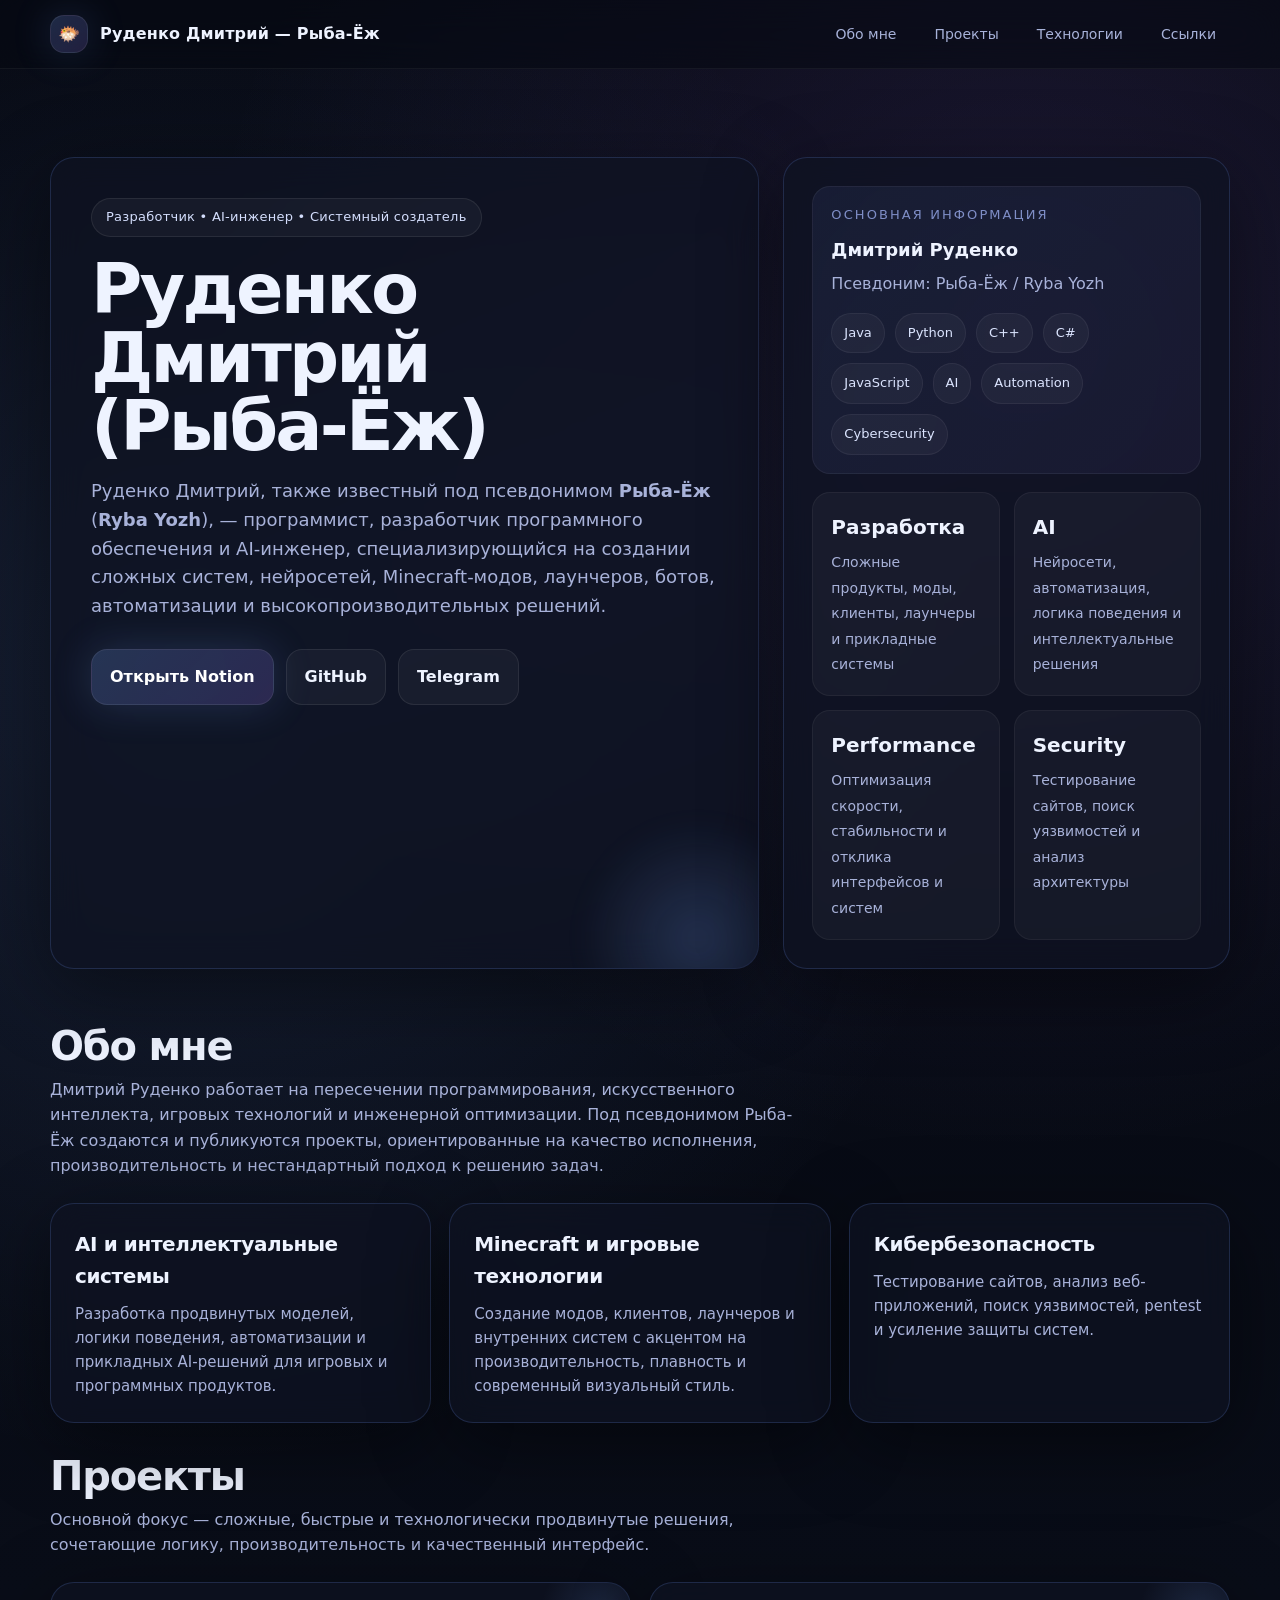
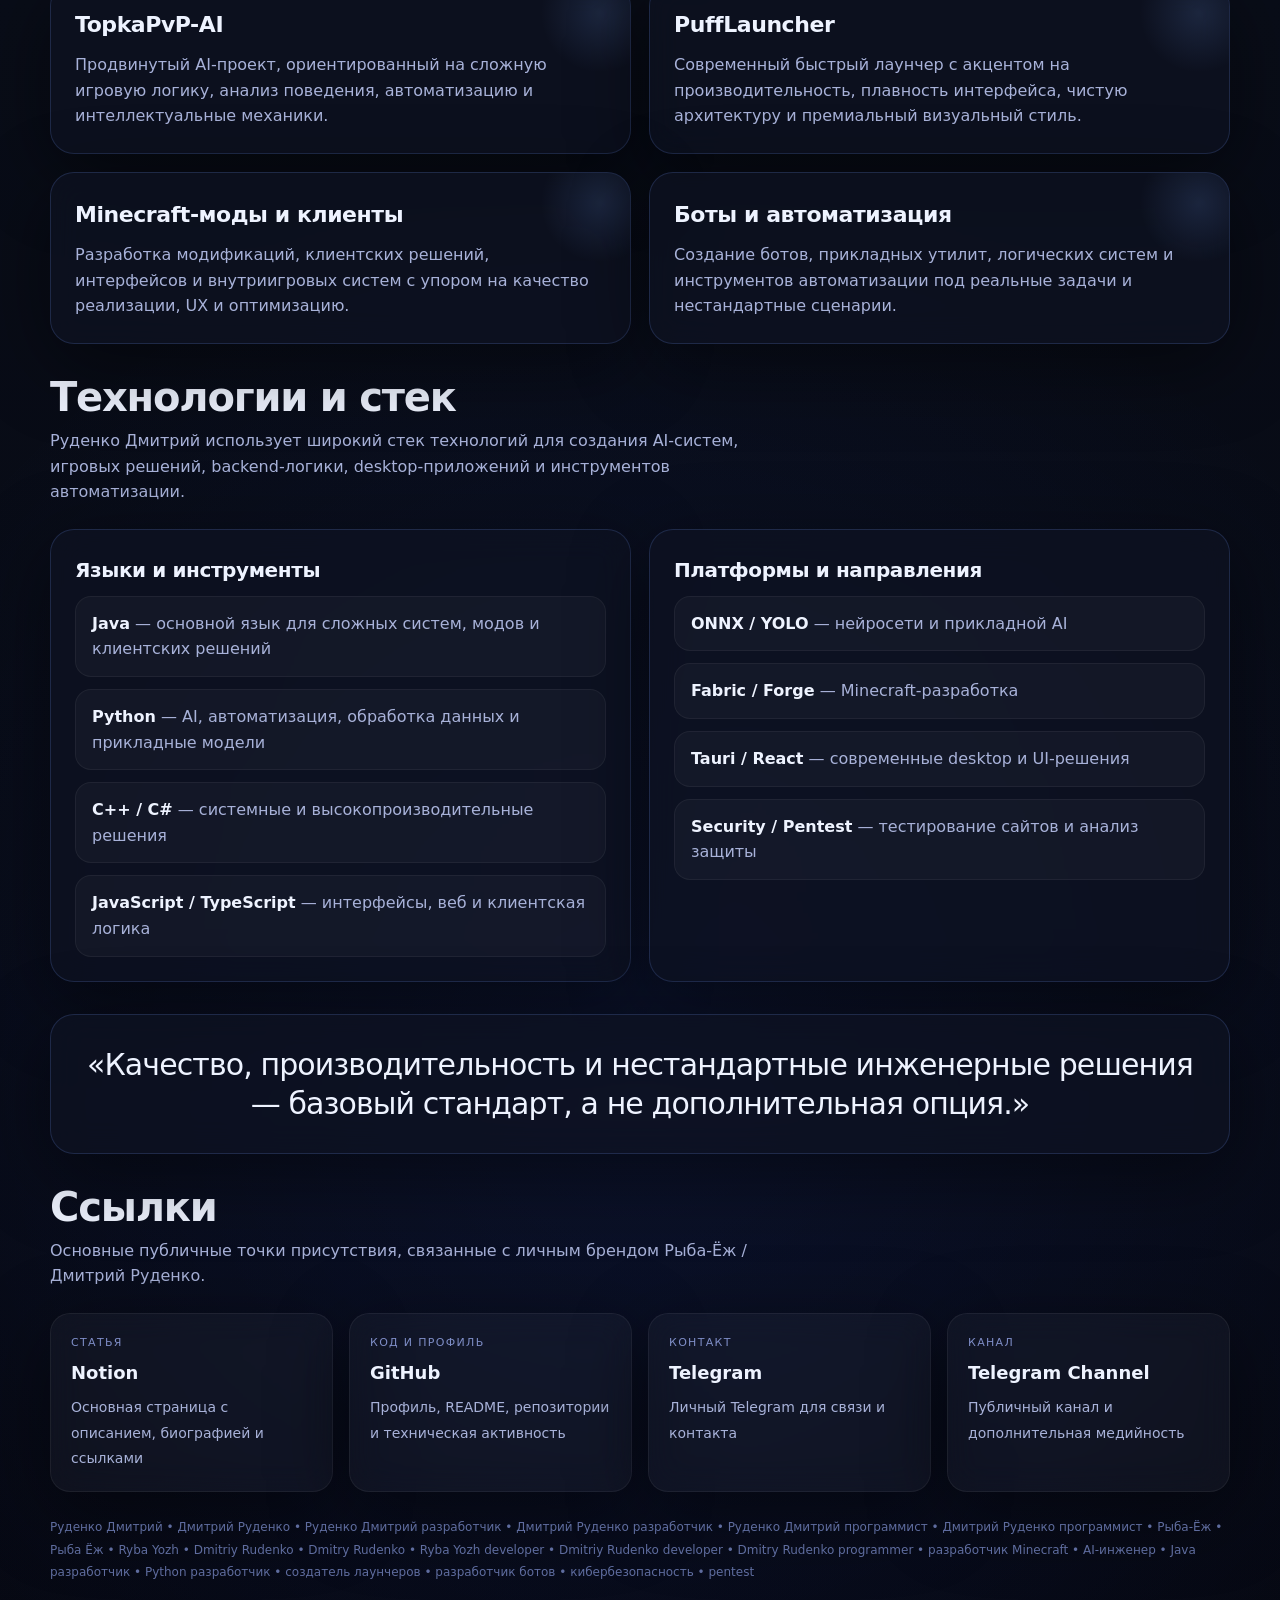
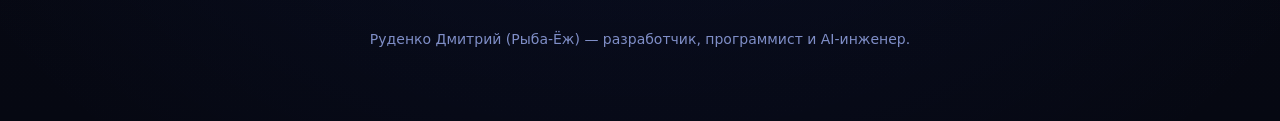
==== index.html @ 0e9c80ac "Create index.html" ====
<!DOCTYPE html>
<html lang="ru">
<head>
  <meta charset="UTF-8" />
  <meta name="viewport" content="width=device-width, initial-scale=1.0" />

  <title>Руденко Дмитрий (Рыба-Ёж) — разработчик, программист и AI-инженер</title>
  <meta
    name="description"
    content="Руденко Дмитрий, также известный как Рыба-Ёж (Ryba Yozh) — разработчик, программист и AI-инженер. Java, Python, C++, C#, JavaScript, AI, Minecraft моды, лаунчеры, боты, автоматизация и кибербезопасность."
  />
  <meta
    name="keywords"
    content="Руденко Дмитрий, Дмитрий Руденко, Рыба-Ёж, Рыба Ёж, Ryba Yozh, Dmitriy Rudenko, Dmitry Rudenko, разработчик, программист, AI-инженер, Java, Python, C++, C#, JavaScript, Minecraft моды, лаунчер, боты, автоматизация, кибербезопасность"
  />
  <meta name="author" content="Дмитрий Руденко" />
  <meta name="robots" content="index, follow" />
  <link rel="canonical" href="https://USERNAME.github.io/" />

  <meta property="og:type" content="website" />
  <meta property="og:title" content="Руденко Дмитрий (Рыба-Ёж) — разработчик, программист и AI-инженер" />
  <meta
    property="og:description"
    content="Официальная страница Дмитрия Руденко, также известного как Рыба-Ёж: разработка, AI, Minecraft моды, лаунчеры, боты, автоматизация и кибербезопасность."
  />
  <meta property="og:url" content="https://USERNAME.github.io/" />
  <meta property="og:site_name" content="Руденко Дмитрий — Рыба-Ёж" />
  <meta property="og:locale" content="ru_RU" />

  <meta name="theme-color" content="#0b0f19" />

  <style>
    :root {
      --bg: #060812;
      --bg2: #0a0f1d;
      --panel: rgba(14, 19, 34, 0.72);
      --panel-border: rgba(115, 154, 255, 0.18);
      --text: #eef3ff;
      --muted: #a8b2d9;
      --soft: #7f8ec7;
      --accent: #77a7ff;
      --accent2: #9f7bff;
      --glow: 0 0 40px rgba(119, 167, 255, 0.18);
      --radius: 24px;
      --shadow: 0 20px 80px rgba(0, 0, 0, 0.45);
      --maxw: 1180px;
    }

    * {
      box-sizing: border-box;
    }

    html {
      scroll-behavior: smooth;
    }

    body {
      margin: 0;
      font-family: Inter, ui-sans-serif, system-ui, -apple-system, BlinkMacSystemFont, "Segoe UI", sans-serif;
      color: var(--text);
      background:
        radial-gradient(circle at 15% 20%, rgba(118, 165, 255, 0.14), transparent 28%),
        radial-gradient(circle at 80% 10%, rgba(159, 123, 255, 0.15), transparent 26%),
        radial-gradient(circle at 50% 80%, rgba(50, 95, 255, 0.10), transparent 32%),
        linear-gradient(180deg, #05070f 0%, #090d18 48%, #060812 100%);
      min-height: 100vh;
      line-height: 1.6;
      overflow-x: hidden;
    }

    a {
      color: inherit;
      text-decoration: none;
    }

    .noise {
      position: fixed;
      inset: 0;
      pointer-events: none;
      opacity: 0.06;
      background-image:
        linear-gradient(rgba(255,255,255,0.04) 1px, transparent 1px),
        linear-gradient(90deg, rgba(255,255,255,0.04) 1px, transparent 1px);
      background-size: 28px 28px;
      mask-image: radial-gradient(circle at center, black, transparent 90%);
    }

    .container {
      width: min(var(--maxw), calc(100% - 32px));
      margin: 0 auto;
    }

    .nav {
      position: sticky;
      top: 0;
      z-index: 20;
      backdrop-filter: blur(18px);
      background: rgba(7, 10, 19, 0.55);
      border-bottom: 1px solid rgba(255, 255, 255, 0.05);
    }

    .nav-inner {
      width: min(var(--maxw), calc(100% - 32px));
      margin: 0 auto;
      display: flex;
      align-items: center;
      justify-content: space-between;
      gap: 18px;
      padding: 14px 0;
    }

    .brand {
      display: flex;
      align-items: center;
      gap: 12px;
      font-weight: 700;
      letter-spacing: 0.2px;
    }

    .brand-badge {
      width: 38px;
      height: 38px;
      border-radius: 14px;
      display: grid;
      place-items: center;
      background: linear-gradient(135deg, rgba(119,167,255,0.22), rgba(159,123,255,0.18));
      border: 1px solid rgba(255,255,255,0.08);
      box-shadow: var(--glow);
      font-size: 18px;
    }

    .nav-links {
      display: flex;
      gap: 10px;
      flex-wrap: wrap;
    }

    .nav-links a {
      color: var(--muted);
      padding: 9px 14px;
      border-radius: 999px;
      transition: 0.2s ease;
      font-size: 14px;
    }

    .nav-links a:hover {
      color: var(--text);
      background: rgba(255,255,255,0.05);
    }

    .hero {
      padding: 88px 0 38px;
      position: relative;
    }

    .hero-grid {
      display: grid;
      grid-template-columns: 1.35fr 0.85fr;
      gap: 24px;
      align-items: stretch;
    }

    .card {
      background: var(--panel);
      border: 1px solid var(--panel-border);
      border-radius: var(--radius);
      box-shadow: var(--shadow);
      backdrop-filter: blur(16px);
    }

    .hero-main {
      padding: 40px;
      position: relative;
      overflow: hidden;
    }

    .hero-main::before {
      content: "";
      position: absolute;
      inset: auto -60px -90px auto;
      width: 240px;
      height: 240px;
      border-radius: 999px;
      background: radial-gradient(circle, rgba(119,167,255,0.20), transparent 70%);
      filter: blur(12px);
    }

    .eyebrow {
      display: inline-flex;
      align-items: center;
      gap: 10px;
      padding: 8px 14px;
      border-radius: 999px;
      color: #d4defd;
      background: rgba(255,255,255,0.04);
      border: 1px solid rgba(255,255,255,0.08);
      font-size: 13px;
      letter-spacing: 0.25px;
      margin-bottom: 18px;
    }

    h1 {
      margin: 0 0 16px;
      font-size: clamp(36px, 6vw, 70px);
      line-height: 0.98;
      letter-spacing: -0.04em;
      max-width: 900px;
    }

    .hero p {
      margin: 0;
      color: var(--muted);
      font-size: 18px;
      max-width: 860px;
    }

    .hero-actions {
      display: flex;
      flex-wrap: wrap;
      gap: 12px;
      margin-top: 28px;
    }

    .btn {
      display: inline-flex;
      align-items: center;
      justify-content: center;
      gap: 10px;
      padding: 14px 18px;
      border-radius: 16px;
      font-weight: 600;
      transition: 0.2s ease;
      border: 1px solid rgba(255,255,255,0.08);
    }

    .btn-primary {
      background: linear-gradient(135deg, rgba(119,167,255,0.22), rgba(159,123,255,0.20));
      color: white;
      box-shadow: var(--glow);
    }

    .btn-primary:hover {
      transform: translateY(-1px);
      border-color: rgba(255,255,255,0.16);
    }

    .btn-secondary {
      background: rgba(255,255,255,0.04);
      color: var(--text);
    }

    .btn-secondary:hover {
      background: rgba(255,255,255,0.07);
    }

    .hero-side {
      padding: 28px;
      display: flex;
      flex-direction: column;
      justify-content: space-between;
      gap: 18px;
    }

    .stat-grid {
      display: grid;
      grid-template-columns: 1fr 1fr;
      gap: 14px;
    }

    .stat {
      padding: 18px;
      border-radius: 18px;
      background: rgba(255,255,255,0.035);
      border: 1px solid rgba(255,255,255,0.05);
    }

    .stat b {
      display: block;
      font-size: 20px;
      margin-bottom: 6px;
    }

    .stat span {
      color: var(--muted);
      font-size: 14px;
    }

    .identity {
      padding: 18px;
      border-radius: 18px;
      background: linear-gradient(135deg, rgba(119,167,255,0.08), rgba(159,123,255,0.06));
      border: 1px solid rgba(255,255,255,0.06);
    }

    .identity-title {
      font-size: 13px;
      color: var(--soft);
      margin-bottom: 10px;
      text-transform: uppercase;
      letter-spacing: 0.16em;
    }

    .identity strong {
      display: block;
      font-size: 18px;
      margin-bottom: 6px;
    }

    .chips {
      display: flex;
      flex-wrap: wrap;
      gap: 10px;
      margin-top: 16px;
    }

    .chip {
      padding: 9px 12px;
      border-radius: 999px;
      font-size: 13px;
      color: #dce5ff;
      background: rgba(255,255,255,0.04);
      border: 1px solid rgba(255,255,255,0.06);
    }

    section {
      padding: 18px 0 14px;
    }

    .section-title {
      font-size: clamp(26px, 4vw, 40px);
      line-height: 1.05;
      margin: 0 0 10px;
      letter-spacing: -0.03em;
    }

    .section-subtitle {
      margin: 0 0 24px;
      color: var(--muted);
      max-width: 760px;
    }

    .grid-3 {
      display: grid;
      grid-template-columns: repeat(3, 1fr);
      gap: 18px;
    }

    .grid-2 {
      display: grid;
      grid-template-columns: repeat(2, 1fr);
      gap: 18px;
    }

    .panel {
      padding: 24px;
    }

    .panel h3 {
      margin: 0 0 10px;
      font-size: 20px;
      letter-spacing: -0.02em;
    }

    .panel p {
      margin: 0;
      color: var(--muted);
      font-size: 15px;
    }

    .list {
      display: grid;
      gap: 12px;
      margin: 0;
      padding: 0;
      list-style: none;
    }

    .list li {
      padding: 14px 16px;
      border-radius: 16px;
      background: rgba(255,255,255,0.03);
      border: 1px solid rgba(255,255,255,0.05);
      color: var(--muted);
    }

    .list li b {
      color: var(--text);
    }

    .projects {
      display: grid;
      grid-template-columns: repeat(2, 1fr);
      gap: 18px;
    }

    .project-card {
      padding: 24px;
      position: relative;
      overflow: hidden;
    }

    .project-card::after {
      content: "";
      position: absolute;
      right: -30px;
      top: -30px;
      width: 120px;
      height: 120px;
      border-radius: 999px;
      background: radial-gradient(circle, rgba(119,167,255,0.14), transparent 70%);
    }

    .project-card h3 {
      margin: 0 0 10px;
      font-size: 22px;
      letter-spacing: -0.02em;
    }

    .project-card p {
      margin: 0;
      color: var(--muted);
    }

    .links-grid {
      display: grid;
      grid-template-columns: repeat(4, 1fr);
      gap: 16px;
    }

    .link-box {
      padding: 20px;
      border-radius: 20px;
      background: rgba(255,255,255,0.035);
      border: 1px solid rgba(255,255,255,0.06);
      transition: 0.2s ease;
    }

    .link-box:hover {
      transform: translateY(-2px);
      border-color: rgba(119,167,255,0.32);
      box-shadow: var(--glow);
    }

    .link-box small {
      display: block;
      color: var(--soft);
      margin-bottom: 8px;
      text-transform: uppercase;
      letter-spacing: 0.12em;
      font-size: 11px;
    }

    .link-box strong {
      display: block;
      font-size: 18px;
      margin-bottom: 6px;
    }

    .link-box span {
      color: var(--muted);
      font-size: 14px;
    }

    .quote {
      padding: 30px;
      text-align: center;
      font-size: clamp(20px, 3vw, 30px);
      line-height: 1.3;
      letter-spacing: -0.03em;
    }

    .footer {
      padding: 30px 0 70px;
      color: var(--soft);
      text-align: center;
      font-size: 14px;
    }

    .seo-block {
      margin-top: 24px;
      color: #7383bd;
      font-size: 12px;
      line-height: 1.9;
      opacity: 0.82;
      user-select: text;
    }

    @media (max-width: 1080px) {
      .hero-grid,
      .grid-3,
      .grid-2,
      .projects,
      .links-grid {
        grid-template-columns: 1fr;
      }

      .nav-links {
        display: none;
      }

      .hero-main,
      .hero-side,
      .panel,
      .project-card {
        padding: 22px;
      }

      .hero {
        padding-top: 54px;
      }
    }
  </style>

  <script type="application/ld+json">
  {
    "@context":"https://schema.org",
    "@type":"Person",
    "name":"Дмитрий Руденко",
    "alternateName":["Рыба-Ёж","Ryba Yozh","Dmitriy Rudenko","Dmitry Rudenko"],
    "url":"https://USERNAME.github.io/",
    "sameAs":[
      "PASTE_NOTION_LINK_HERE",
      "https://github.com/USERNAME",
      "https://t.me/arbuzdik",
      "https://t.me/TopHedgehogFish",
      "https://vk.com/arbyzdi"
    ],
    "jobTitle":"Разработчик, программист, AI-инженер",
    "description":"Дмитрий Руденко, также известный как Рыба-Ёж (Ryba Yozh), — разработчик, программист и AI-инженер, специализирующийся на создании сложных систем, нейросетей, Minecraft модов, лаунчеров, ботов, автоматизации и высокопроизводительных решений.",
    "knowsAbout":[
      "Java",
      "Python",
      "C++",
      "C#",
      "JavaScript",
      "TypeScript",
      "AI",
      "Automation",
      "Minecraft modding",
      "Launchers",
      "Bots",
      "Cybersecurity",
      "Pentest",
      "ONNX",
      "YOLO",
      "Tauri",
      "React"
    ]
  }
  </script>
</head>
<body>
  <div class="noise"></div>

  <nav class="nav">
    <div class="nav-inner">
      <div class="brand">
        <div class="brand-badge">🐡</div>
        <div>Руденко Дмитрий — Рыба-Ёж</div>
      </div>
      <div class="nav-links">
        <a href="#about">Обо мне</a>
        <a href="#projects">Проекты</a>
        <a href="#stack">Технологии</a>
        <a href="#links">Ссылки</a>
      </div>
    </div>
  </nav>

  <header class="hero">
    <div class="container">
      <div class="hero-grid">
        <div class="hero-main card">
          <div class="eyebrow">Разработчик • AI-инженер • Системный создатель</div>
          <h1>Руденко Дмитрий <br>(Рыба-Ёж)</h1>
          <p>
            Руденко Дмитрий, также известный под псевдонимом <b>Рыба-Ёж</b> (<b>Ryba Yozh</b>),
            — программист, разработчик программного обеспечения и AI-инженер,
            специализирующийся на создании сложных систем, нейросетей,
            Minecraft-модов, лаунчеров, ботов, автоматизации и высокопроизводительных решений.
          </p>

          <div class="hero-actions">
            <a class="btn btn-primary" href="PASTE_NOTION_LINK_HERE" target="_blank" rel="noopener noreferrer">Открыть Notion</a>
            <a class="btn btn-secondary" href="https://github.com/USERNAME" target="_blank" rel="noopener noreferrer">GitHub</a>
            <a class="btn btn-secondary" href="https://t.me/arbuzdik" target="_blank" rel="noopener noreferrer">Telegram</a>
          </div>
        </div>

        <aside class="hero-side card">
          <div class="identity">
            <div class="identity-title">Основная информация</div>
            <strong>Дмитрий Руденко</strong>
            <div style="color: var(--muted);">Псевдоним: Рыба-Ёж / Ryba Yozh</div>
            <div class="chips">
              <div class="chip">Java</div>
              <div class="chip">Python</div>
              <div class="chip">C++</div>
              <div class="chip">C#</div>
              <div class="chip">JavaScript</div>
              <div class="chip">AI</div>
              <div class="chip">Automation</div>
              <div class="chip">Cybersecurity</div>
            </div>
          </div>

          <div class="stat-grid">
            <div class="stat">
              <b>Разработка</b>
              <span>Сложные продукты, моды, клиенты, лаунчеры и прикладные системы</span>
            </div>
            <div class="stat">
              <b>AI</b>
              <span>Нейросети, автоматизация, логика поведения и интеллектуальные решения</span>
            </div>
            <div class="stat">
              <b>Performance</b>
              <span>Оптимизация скорости, стабильности и отклика интерфейсов и систем</span>
            </div>
            <div class="stat">
              <b>Security</b>
              <span>Тестирование сайтов, поиск уязвимостей и анализ архитектуры</span>
            </div>
          </div>
        </aside>
      </div>
    </div>
  </header>

  <main>
    <section id="about">
      <div class="container">
        <h2 class="section-title">Обо мне</h2>
        <p class="section-subtitle">
          Дмитрий Руденко работает на пересечении программирования, искусственного интеллекта,
          игровых технологий и инженерной оптимизации. Под псевдонимом Рыба-Ёж создаются и
          публикуются проекты, ориентированные на качество исполнения, производительность
          и нестандартный подход к решению задач.
        </p>

        <div class="grid-3">
          <div class="panel card">
            <h3>AI и интеллектуальные системы</h3>
            <p>
              Разработка продвинутых моделей, логики поведения, автоматизации и прикладных AI-решений
              для игровых и программных продуктов.
            </p>
          </div>
          <div class="panel card">
            <h3>Minecraft и игровые технологии</h3>
            <p>
              Создание модов, клиентов, лаунчеров и внутренних систем с акцентом на производительность,
              плавность и современный визуальный стиль.
            </p>
          </div>
          <div class="panel card">
            <h3>Кибербезопасность</h3>
            <p>
              Тестирование сайтов, анализ веб-приложений, поиск уязвимостей, pentest и усиление защиты систем.
            </p>
          </div>
        </div>
      </div>
    </section>

    <section id="projects">
      <div class="container">
        <h2 class="section-title">Проекты</h2>
        <p class="section-subtitle">
          Основной фокус — сложные, быстрые и технологически продвинутые решения,
          сочетающие логику, производительность и качественный интерфейс.
        </p>

        <div class="projects">
          <article class="project-card card">
            <h3>TopkaPvP-AI</h3>
            <p>
              Продвинутый AI-проект, ориентированный на сложную игровую логику,
              анализ поведения, автоматизацию и интеллектуальные механики.
            </p>
          </article>

          <article class="project-card card">
            <h3>PuffLauncher</h3>
            <p>
              Современный быстрый лаунчер с акцентом на производительность, плавность интерфейса,
              чистую архитектуру и премиальный визуальный стиль.
            </p>
          </article>

          <article class="project-card card">
            <h3>Minecraft-моды и клиенты</h3>
            <p>
              Разработка модификаций, клиентских решений, интерфейсов и внутриигровых систем
              с упором на качество реализации, UX и оптимизацию.
            </p>
          </article>

          <article class="project-card card">
            <h3>Боты и автоматизация</h3>
            <p>
              Создание ботов, прикладных утилит, логических систем и инструментов автоматизации
              под реальные задачи и нестандартные сценарии.
            </p>
          </article>
        </div>
      </div>
    </section>

    <section id="stack">
      <div class="container">
        <h2 class="section-title">Технологии и стек</h2>
        <p class="section-subtitle">
          Руденко Дмитрий использует широкий стек технологий для создания AI-систем,
          игровых решений, backend-логики, desktop-приложений и инструментов автоматизации.
        </p>

        <div class="grid-2">
          <div class="panel card">
            <h3>Языки и инструменты</h3>
            <ul class="list">
              <li><b>Java</b> — основной язык для сложных систем, модов и клиентских решений</li>
              <li><b>Python</b> — AI, автоматизация, обработка данных и прикладные модели</li>
              <li><b>C++ / C#</b> — системные и высокопроизводительные решения</li>
              <li><b>JavaScript / TypeScript</b> — интерфейсы, веб и клиентская логика</li>
            </ul>
          </div>

          <div class="panel card">
            <h3>Платформы и направления</h3>
            <ul class="list">
              <li><b>ONNX / YOLO</b> — нейросети и прикладной AI</li>
              <li><b>Fabric / Forge</b> — Minecraft-разработка</li>
              <li><b>Tauri / React</b> — современные desktop и UI-решения</li>
              <li><b>Security / Pentest</b> — тестирование сайтов и анализ защиты</li>
            </ul>
          </div>
        </div>
      </div>
    </section>

    <section>
      <div class="container">
        <div class="quote card">
          «Качество, производительность и нестандартные инженерные решения —
          базовый стандарт, а не дополнительная опция.»
        </div>
      </div>
    </section>

    <section id="links">
      <div class="container">
        <h2 class="section-title">Ссылки</h2>
        <p class="section-subtitle">
          Основные публичные точки присутствия, связанные с личным брендом Рыба-Ёж / Дмитрий Руденко.
        </p>

        <div class="links-grid">
          <a class="link-box card" href="PASTE_NOTION_LINK_HERE" target="_blank" rel="noopener noreferrer">
            <small>Статья</small>
            <strong>Notion</strong>
            <span>Основная страница с описанием, биографией и ссылками</span>
          </a>

          <a class="link-box card" href="https://github.com/USERNAME" target="_blank" rel="noopener noreferrer">
            <small>Код и профиль</small>
            <strong>GitHub</strong>
            <span>Профиль, README, репозитории и техническая активность</span>
          </a>

          <a class="link-box card" href="https://t.me/arbuzdik" target="_blank" rel="noopener noreferrer">
            <small>Контакт</small>
            <strong>Telegram</strong>
            <span>Личный Telegram для связи и контакта</span>
          </a>

          <a class="link-box card" href="https://t.me/TopHedgehogFish" target="_blank" rel="noopener noreferrer">
            <small>Канал</small>
            <strong>Telegram Channel</strong>
            <span>Публичный канал и дополнительная медийность</span>
          </a>
        </div>

        <div class="seo-block">
          Руденко Дмитрий • Дмитрий Руденко • Руденко Дмитрий разработчик • Дмитрий Руденко разработчик •
          Руденко Дмитрий программист • Дмитрий Руденко программист • Рыба-Ёж • Рыба Ёж • Ryba Yozh •
          Dmitriy Rudenko • Dmitry Rudenko • Ryba Yozh developer • Dmitriy Rudenko developer •
          Dmitry Rudenko programmer • разработчик Minecraft • AI-инженер • Java разработчик •
          Python разработчик • создатель лаунчеров • разработчик ботов • кибербезопасность • pentest
        </div>
      </div>
    </section>
  </main>

  <footer class="footer">
    <div class="container">
      Руденко Дмитрий (Рыба-Ёж) — разработчик, программист и AI-инженер.
    </div>
  </footer>
</body>
</html>
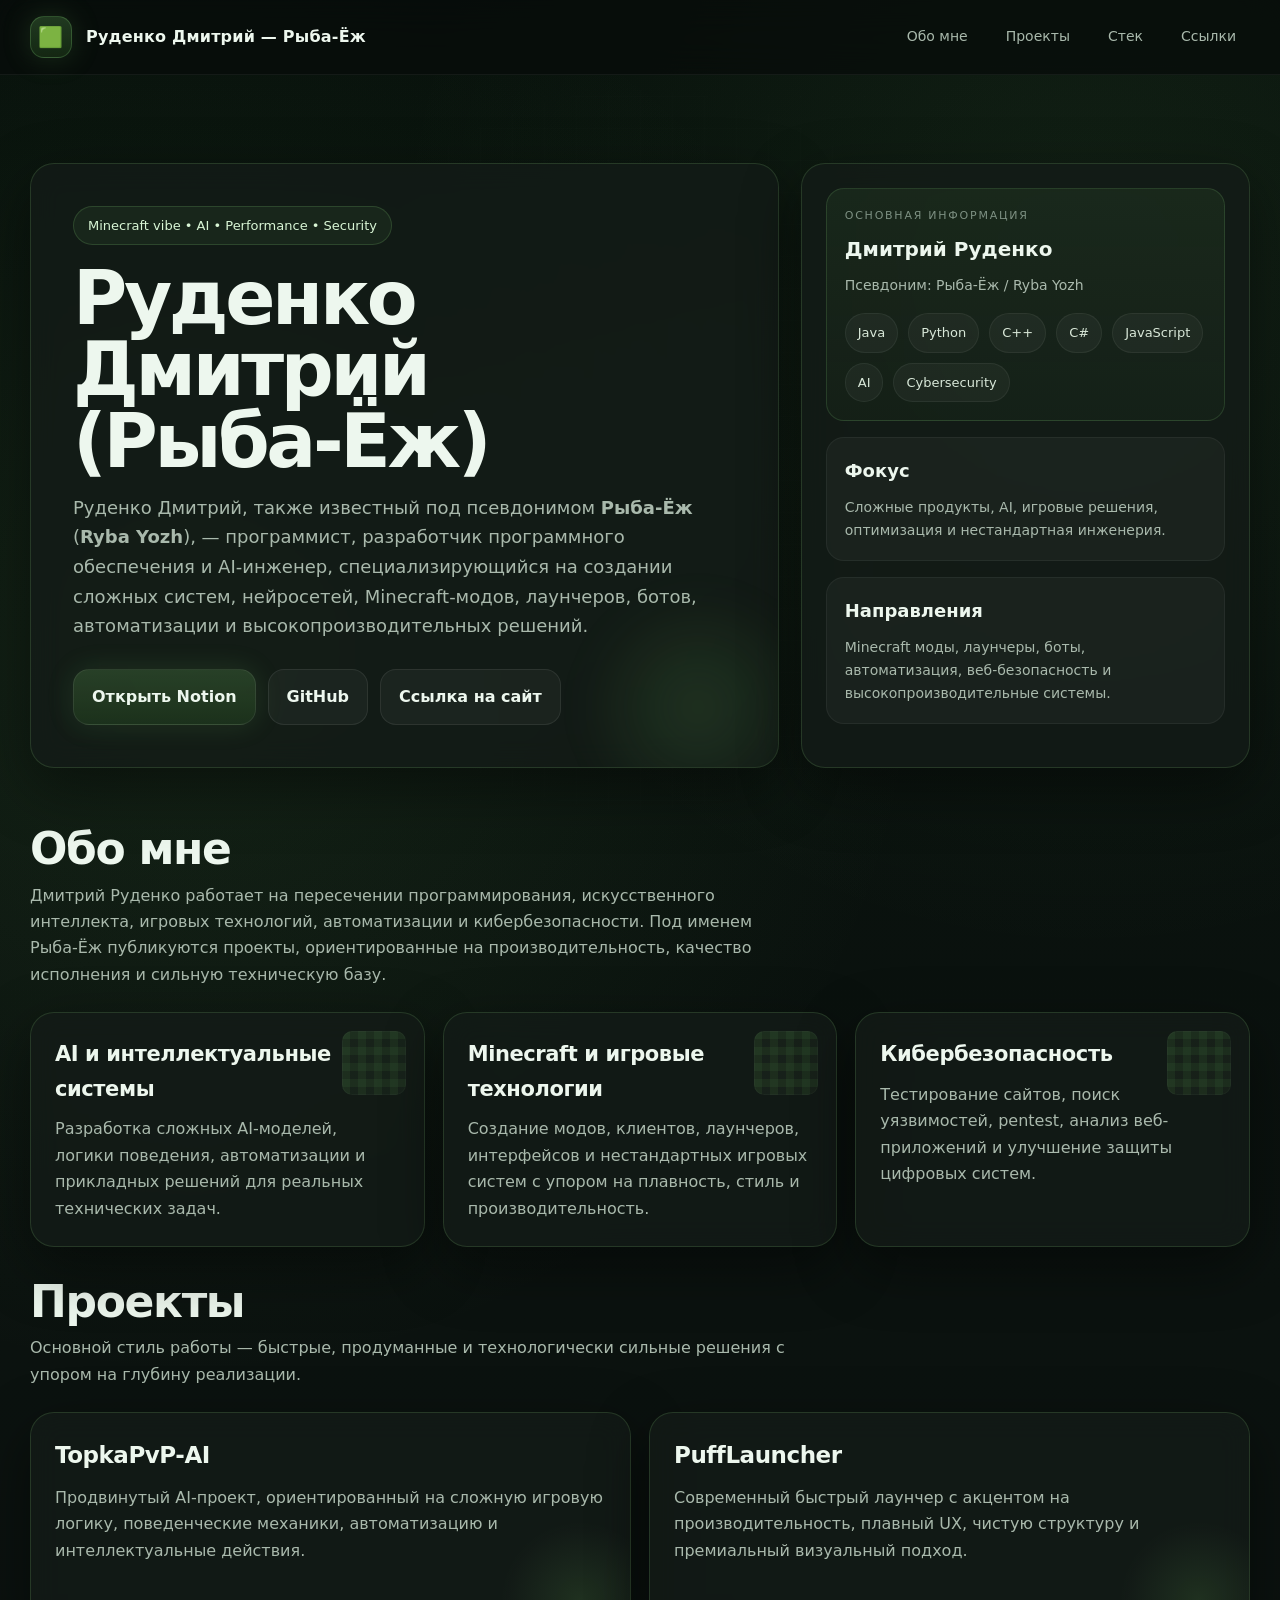
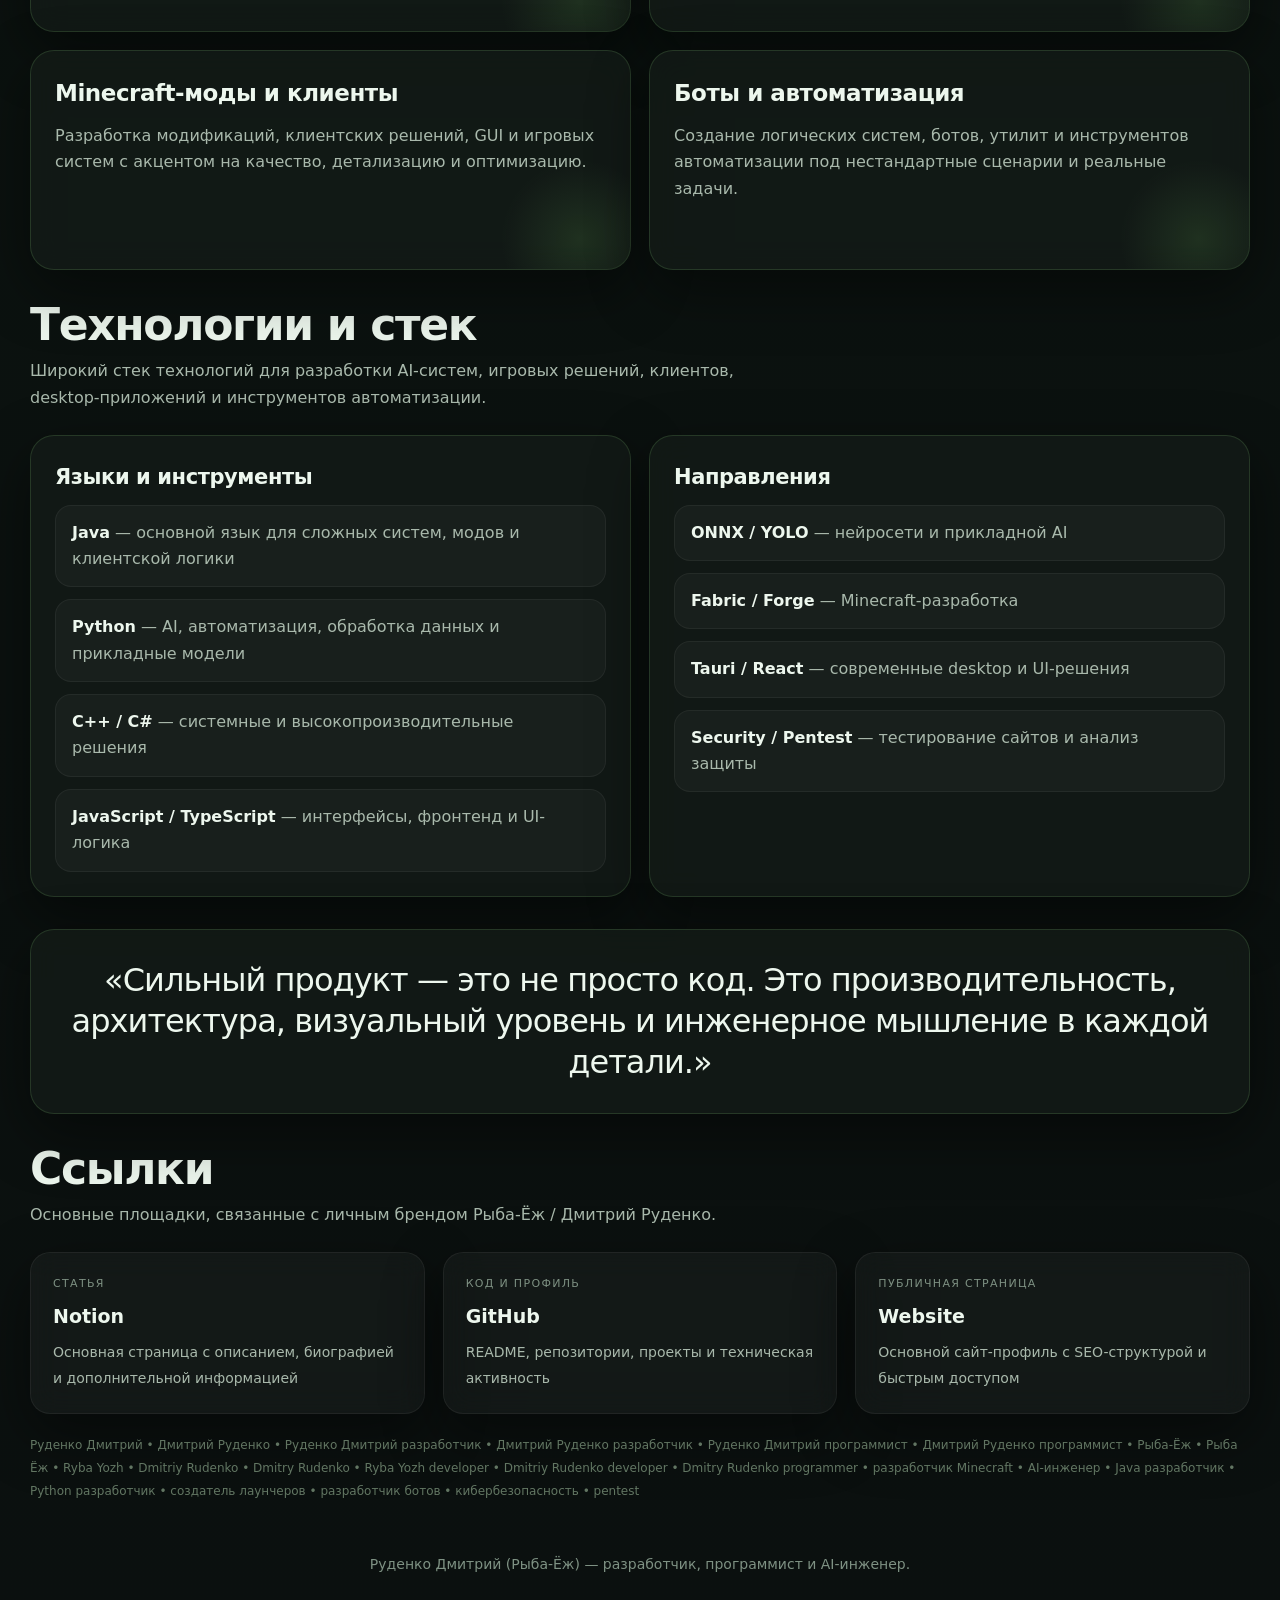
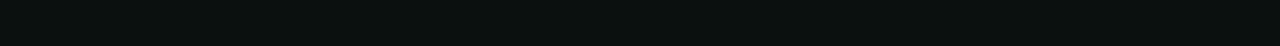
==== commit eab00cdb: "index.html" ====
--- a/index.html
+++ b/index.html
@@ -5,45 +5,37 @@
   <meta name="viewport" content="width=device-width, initial-scale=1.0" />
 
   <title>Руденко Дмитрий (Рыба-Ёж) — разработчик, программист и AI-инженер</title>
-  <meta
-    name="description"
-    content="Руденко Дмитрий, также известный как Рыба-Ёж (Ryba Yozh) — разработчик, программист и AI-инженер. Java, Python, C++, C#, JavaScript, AI, Minecraft моды, лаунчеры, боты, автоматизация и кибербезопасность."
-  />
-  <meta
-    name="keywords"
-    content="Руденко Дмитрий, Дмитрий Руденко, Рыба-Ёж, Рыба Ёж, Ryba Yozh, Dmitriy Rudenko, Dmitry Rudenko, разработчик, программист, AI-инженер, Java, Python, C++, C#, JavaScript, Minecraft моды, лаунчер, боты, автоматизация, кибербезопасность"
-  />
+  <meta name="description" content="Руденко Дмитрий, также известный как Рыба-Ёж (Ryba Yozh) — разработчик, программист и AI-инженер. Java, Python, C++, C#, JavaScript, AI, Minecraft моды, лаунчеры, боты, автоматизация и кибербезопасность." />
+  <meta name="keywords" content="Руденко Дмитрий, Дмитрий Руденко, Рыба-Ёж, Рыба Ёж, Ryba Yozh, Dmitriy Rudenko, Dmitry Rudenko, разработчик, программист, AI-инженер, Java, Python, C++, C#, JavaScript, Minecraft моды, лаунчер, боты, автоматизация, кибербезопасность" />
   <meta name="author" content="Дмитрий Руденко" />
   <meta name="robots" content="index, follow" />
-  <link rel="canonical" href="https://USERNAME.github.io/" />
+  <link rel="canonical" href="https://puffer-afk.github.io/ryba-yozhUSE/" />
 
   <meta property="og:type" content="website" />
   <meta property="og:title" content="Руденко Дмитрий (Рыба-Ёж) — разработчик, программист и AI-инженер" />
-  <meta
-    property="og:description"
-    content="Официальная страница Дмитрия Руденко, также известного как Рыба-Ёж: разработка, AI, Minecraft моды, лаунчеры, боты, автоматизация и кибербезопасность."
-  />
-  <meta property="og:url" content="https://USERNAME.github.io/" />
+  <meta property="og:description" content="Официальная страница Дмитрия Руденко, также известного как Рыба-Ёж: разработка, AI, Minecraft моды, лаунчеры, боты, автоматизация и кибербезопасность." />
+  <meta property="og:url" content="https://puffer-afk.github.io/ryba-yozhUSE/" />
   <meta property="og:site_name" content="Руденко Дмитрий — Рыба-Ёж" />
   <meta property="og:locale" content="ru_RU" />
-
-  <meta name="theme-color" content="#0b0f19" />
+  <meta name="theme-color" content="#0c1110" />
 
   <style>
     :root {
-      --bg: #060812;
-      --bg2: #0a0f1d;
-      --panel: rgba(14, 19, 34, 0.72);
-      --panel-border: rgba(115, 154, 255, 0.18);
-      --text: #eef3ff;
-      --muted: #a8b2d9;
-      --soft: #7f8ec7;
-      --accent: #77a7ff;
-      --accent2: #9f7bff;
-      --glow: 0 0 40px rgba(119, 167, 255, 0.18);
+      --bg-1: #09110c;
+      --bg-2: #101813;
+      --bg-3: #141a18;
+      --panel: rgba(20, 28, 24, 0.78);
+      --panel-2: rgba(16, 22, 19, 0.85);
+      --border: rgba(132, 199, 118, 0.18);
+      --text: #edf7ee;
+      --muted: #a9b9ac;
+      --soft: #7e9183;
+      --green: #74c365;
+      --green-2: #4da03f;
+      --green-3: #9af58b;
+      --shadow: 0 20px 60px rgba(0, 0, 0, 0.45);
       --radius: 24px;
-      --shadow: 0 20px 80px rgba(0, 0, 0, 0.45);
-      --maxw: 1180px;
+      --maxw: 1220px;
     }
 
     * {
@@ -56,16 +48,28 @@
 
     body {
       margin: 0;
+      color: var(--text);
       font-family: Inter, ui-sans-serif, system-ui, -apple-system, BlinkMacSystemFont, "Segoe UI", sans-serif;
-      color: var(--text);
       background:
-        radial-gradient(circle at 15% 20%, rgba(118, 165, 255, 0.14), transparent 28%),
-        radial-gradient(circle at 80% 10%, rgba(159, 123, 255, 0.15), transparent 26%),
-        radial-gradient(circle at 50% 80%, rgba(50, 95, 255, 0.10), transparent 32%),
-        linear-gradient(180deg, #05070f 0%, #090d18 48%, #060812 100%);
+        radial-gradient(circle at 15% 20%, rgba(116, 195, 101, 0.10), transparent 26%),
+        radial-gradient(circle at 85% 8%, rgba(154, 245, 139, 0.07), transparent 22%),
+        linear-gradient(180deg, #07100b 0%, #0b120f 40%, #0b100f 100%);
       min-height: 100vh;
-      line-height: 1.6;
       overflow-x: hidden;
+      line-height: 1.65;
+    }
+
+    body::before {
+      content: "";
+      position: fixed;
+      inset: 0;
+      pointer-events: none;
+      background-image:
+        linear-gradient(rgba(255,255,255,0.018) 1px, transparent 1px),
+        linear-gradient(90deg, rgba(255,255,255,0.018) 1px, transparent 1px);
+      background-size: 32px 32px;
+      opacity: 0.4;
+      mask-image: radial-gradient(circle at center, black 40%, transparent 100%);
     }
 
     a {
@@ -73,74 +77,63 @@
       text-decoration: none;
     }
 
-    .noise {
-      position: fixed;
-      inset: 0;
-      pointer-events: none;
-      opacity: 0.06;
-      background-image:
-        linear-gradient(rgba(255,255,255,0.04) 1px, transparent 1px),
-        linear-gradient(90deg, rgba(255,255,255,0.04) 1px, transparent 1px);
-      background-size: 28px 28px;
-      mask-image: radial-gradient(circle at center, black, transparent 90%);
-    }
-
     .container {
-      width: min(var(--maxw), calc(100% - 32px));
+      width: min(var(--maxw), calc(100% - 30px));
       margin: 0 auto;
     }
 
     .nav {
       position: sticky;
       top: 0;
-      z-index: 20;
+      z-index: 30;
       backdrop-filter: blur(18px);
-      background: rgba(7, 10, 19, 0.55);
-      border-bottom: 1px solid rgba(255, 255, 255, 0.05);
+      background: rgba(8, 12, 10, 0.72);
+      border-bottom: 1px solid rgba(255,255,255,0.05);
     }
 
     .nav-inner {
-      width: min(var(--maxw), calc(100% - 32px));
+      width: min(var(--maxw), calc(100% - 30px));
       margin: 0 auto;
+      min-height: 74px;
       display: flex;
       align-items: center;
       justify-content: space-between;
-      gap: 18px;
-      padding: 14px 0;
+      gap: 20px;
     }
 
     .brand {
       display: flex;
       align-items: center;
-      gap: 12px;
-      font-weight: 700;
+      gap: 14px;
+      font-weight: 800;
       letter-spacing: 0.2px;
     }
 
-    .brand-badge {
-      width: 38px;
-      height: 38px;
+    .brand-icon {
+      width: 42px;
+      height: 42px;
       border-radius: 14px;
       display: grid;
       place-items: center;
-      background: linear-gradient(135deg, rgba(119,167,255,0.22), rgba(159,123,255,0.18));
-      border: 1px solid rgba(255,255,255,0.08);
-      box-shadow: var(--glow);
-      font-size: 18px;
+      background:
+        linear-gradient(180deg, rgba(116,195,101,0.25), rgba(77,160,63,0.18));
+      border: 1px solid rgba(154,245,139,0.20);
+      box-shadow: 0 0 30px rgba(116,195,101,0.18);
+      font-size: 20px;
     }
 
     .nav-links {
       display: flex;
+      flex-wrap: wrap;
       gap: 10px;
-      flex-wrap: wrap;
     }
 
     .nav-links a {
       color: var(--muted);
-      padding: 9px 14px;
+      font-size: 14px;
+      padding: 10px 14px;
       border-radius: 999px;
       transition: 0.2s ease;
-      font-size: 14px;
     }
 
     .nav-links a:hover {
@@ -149,40 +142,41 @@
     }
 
     .hero {
-      padding: 88px 0 38px;
+      padding: 88px 0 42px;
       position: relative;
     }
 
     .hero-grid {
       display: grid;
-      grid-template-columns: 1.35fr 0.85fr;
-      gap: 24px;
+      grid-template-columns: 1.25fr 0.75fr;
+      gap: 22px;
       align-items: stretch;
     }
 
     .card {
       background: var(--panel);
-      border: 1px solid var(--panel-border);
+      border: 1px solid var(--border);
       border-radius: var(--radius);
       box-shadow: var(--shadow);
-      backdrop-filter: blur(16px);
+      backdrop-filter: blur(14px);
     }
 
     .hero-main {
-      padding: 40px;
+      padding: 42px;
       position: relative;
       overflow: hidden;
     }
 
-    .hero-main::before {
+    .hero-main::after {
       content: "";
       position: absolute;
-      inset: auto -60px -90px auto;
+      right: -40px;
+      bottom: -60px;
       width: 240px;
       height: 240px;
       border-radius: 999px;
-      background: radial-gradient(circle, rgba(119,167,255,0.20), transparent 70%);
-      filter: blur(12px);
+      background: radial-gradient(circle, rgba(116,195,101,0.15), transparent 70%);
+      filter: blur(18px);
     }
 
     .eyebrow {
@@ -191,27 +185,26 @@
       gap: 10px;
       padding: 8px 14px;
       border-radius: 999px;
-      color: #d4defd;
-      background: rgba(255,255,255,0.04);
-      border: 1px solid rgba(255,255,255,0.08);
+      background: rgba(116,195,101,0.08);
+      border: 1px solid rgba(154,245,139,0.15);
+      color: #d9f6d6;
       font-size: 13px;
-      letter-spacing: 0.25px;
       margin-bottom: 18px;
     }
 
     h1 {
       margin: 0 0 16px;
-      font-size: clamp(36px, 6vw, 70px);
-      line-height: 0.98;
-      letter-spacing: -0.04em;
-      max-width: 900px;
-    }
-
-    .hero p {
+      font-size: clamp(38px, 6vw, 74px);
+      line-height: 0.96;
+      letter-spacing: -0.045em;
+      max-width: 860px;
+    }
+
+    .hero-desc {
       margin: 0;
       color: var(--muted);
       font-size: 18px;
-      max-width: 860px;
+      max-width: 840px;
     }
 
     .hero-actions {
@@ -228,82 +221,70 @@
       gap: 10px;
       padding: 14px 18px;
       border-radius: 16px;
-      font-weight: 600;
+      font-weight: 700;
       transition: 0.2s ease;
       border: 1px solid rgba(255,255,255,0.08);
     }
 
-    .btn-primary {
-      background: linear-gradient(135deg, rgba(119,167,255,0.22), rgba(159,123,255,0.20));
-      color: white;
-      box-shadow: var(--glow);
-    }
-
-    .btn-primary:hover {
-      transform: translateY(-1px);
-      border-color: rgba(255,255,255,0.16);
-    }
-
-    .btn-secondary {
+    .btn.primary {
+      background: linear-gradient(180deg, rgba(116,195,101,0.22), rgba(77,160,63,0.16));
+      box-shadow: 0 0 28px rgba(116,195,101,0.14);
+    }
+
+    .btn.secondary {
       background: rgba(255,255,255,0.04);
       color: var(--text);
     }
 
-    .btn-secondary:hover {
-      background: rgba(255,255,255,0.07);
+    .btn:hover {
+      transform: translateY(-1px);
+      border-color: rgba(154,245,139,0.24);
     }
 
     .hero-side {
-      padding: 28px;
+      padding: 24px;
       display: flex;
       flex-direction: column;
-      justify-content: space-between;
-      gap: 18px;
-    }
-
-    .stat-grid {
-      display: grid;
-      grid-template-columns: 1fr 1fr;
-      gap: 14px;
-    }
-
-    .stat {
+      gap: 16px;
+    }
+
+    .mini {
       padding: 18px;
       border-radius: 18px;
       background: rgba(255,255,255,0.035);
       border: 1px solid rgba(255,255,255,0.05);
     }
 
-    .stat b {
+    .mini h3 {
+      margin: 0 0 10px;
+      font-size: 18px;
+    }
+
+    .mini p {
+      margin: 0;
+      color: var(--muted);
+      font-size: 14px;
+    }
+
+    .identity {
+      background:
+        linear-gradient(180deg, rgba(116,195,101,0.08), rgba(77,160,63,0.04));
+      border: 1px solid rgba(154,245,139,0.14);
+    }
+
+    .identity small {
+      display: block;
+      color: var(--soft);
+      text-transform: uppercase;
+      letter-spacing: 0.16em;
+      margin-bottom: 8px;
+      font-size: 11px;
+    }
+
+    .identity strong {
       display: block;
       font-size: 20px;
-      margin-bottom: 6px;
-    }
-
-    .stat span {
-      color: var(--muted);
-      font-size: 14px;
-    }
-
-    .identity {
-      padding: 18px;
-      border-radius: 18px;
-      background: linear-gradient(135deg, rgba(119,167,255,0.08), rgba(159,123,255,0.06));
-      border: 1px solid rgba(255,255,255,0.06);
-    }
-
-    .identity-title {
-      font-size: 13px;
-      color: var(--soft);
-      margin-bottom: 10px;
-      text-transform: uppercase;
-      letter-spacing: 0.16em;
-    }
-
-    .identity strong {
-      display: block;
-      font-size: 18px;
-      margin-bottom: 6px;
+      margin-bottom: 8px;
     }
 
     .chips {
@@ -314,22 +295,22 @@
     }
 
     .chip {
-      padding: 9px 12px;
+      padding: 8px 12px;
       border-radius: 999px;
-      font-size: 13px;
-      color: #dce5ff;
       background: rgba(255,255,255,0.04);
       border: 1px solid rgba(255,255,255,0.06);
+      color: #d9e8d9;
+      font-size: 13px;
     }
 
     section {
-      padding: 18px 0 14px;
+      padding: 16px 0;
     }
 
     .section-title {
-      font-size: clamp(26px, 4vw, 40px);
+      margin: 0 0 10px;
+      font-size: clamp(28px, 4vw, 44px);
       line-height: 1.05;
-      margin: 0 0 10px;
       letter-spacing: -0.03em;
     }
 
@@ -357,14 +338,68 @@
 
     .panel h3 {
       margin: 0 0 10px;
-      font-size: 20px;
+      font-size: 21px;
       letter-spacing: -0.02em;
     }
 
     .panel p {
       margin: 0;
       color: var(--muted);
-      font-size: 15px;
+    }
+
+    .projects {
+      display: grid;
+      grid-template-columns: repeat(2, 1fr);
+      gap: 18px;
+    }
+
+    .project-card {
+      padding: 24px;
+      position: relative;
+      overflow: hidden;
+      min-height: 220px;
+    }
+
+    .project-card::before {
+      content: "";
+      position: absolute;
+      inset: auto -30px -50px auto;
+      width: 160px;
+      height: 160px;
+      background: radial-gradient(circle, rgba(116,195,101,0.14), transparent 70%);
+      border-radius: 999px;
+    }
+
+    .project-card h3 {
+      margin: 0 0 10px;
+      font-size: 23px;
+      letter-spacing: -0.02em;
+    }
+
+    .project-card p {
+      margin: 0;
+      color: var(--muted);
+    }
+
+    .minecraft-panel {
+      position: relative;
+      overflow: hidden;
+    }
+
+    .minecraft-panel::after {
+      content: "";
+      position: absolute;
+      right: 18px;
+      top: 18px;
+      width: 64px;
+      height: 64px;
+      background:
+        linear-gradient(90deg, rgba(116,195,101,0.20) 50%, rgba(116,195,101,0.06) 50%),
+        linear-gradient(rgba(116,195,101,0.20) 50%, rgba(116,195,101,0.06) 50%);
+      background-size: 16px 16px;
+      border-radius: 10px;
+      opacity: 0.5;
+      box-shadow: inset 0 0 0 1px rgba(255,255,255,0.06);
     }
 
     .list {
@@ -383,52 +418,18 @@
       color: var(--muted);
     }
 
-    .list li b {
+    .list b {
       color: var(--text);
-    }
-
-    .projects {
-      display: grid;
-      grid-template-columns: repeat(2, 1fr);
-      gap: 18px;
-    }
-
-    .project-card {
-      padding: 24px;
-      position: relative;
-      overflow: hidden;
-    }
-
-    .project-card::after {
-      content: "";
-      position: absolute;
-      right: -30px;
-      top: -30px;
-      width: 120px;
-      height: 120px;
-      border-radius: 999px;
-      background: radial-gradient(circle, rgba(119,167,255,0.14), transparent 70%);
-    }
-
-    .project-card h3 {
-      margin: 0 0 10px;
-      font-size: 22px;
-      letter-spacing: -0.02em;
-    }
-
-    .project-card p {
-      margin: 0;
-      color: var(--muted);
     }
 
     .links-grid {
       display: grid;
-      grid-template-columns: repeat(4, 1fr);
-      gap: 16px;
+      grid-template-columns: repeat(3, 1fr);
+      gap: 18px;
     }
 
     .link-box {
-      padding: 20px;
+      padding: 22px;
       border-radius: 20px;
       background: rgba(255,255,255,0.035);
       border: 1px solid rgba(255,255,255,0.06);
@@ -437,14 +438,14 @@
 
     .link-box:hover {
       transform: translateY(-2px);
-      border-color: rgba(119,167,255,0.32);
-      box-shadow: var(--glow);
+      border-color: rgba(154,245,139,0.24);
+      box-shadow: 0 0 32px rgba(116,195,101,0.10);
     }
 
     .link-box small {
       display: block;
+      margin-bottom: 8px;
       color: var(--soft);
-      margin-bottom: 8px;
       text-transform: uppercase;
       letter-spacing: 0.12em;
       font-size: 11px;
@@ -452,7 +453,7 @@
 
     .link-box strong {
       display: block;
-      font-size: 18px;
+      font-size: 19px;
       margin-bottom: 6px;
     }
 
@@ -464,25 +465,24 @@
     .quote {
       padding: 30px;
       text-align: center;
-      font-size: clamp(20px, 3vw, 30px);
-      line-height: 1.3;
+      font-size: clamp(22px, 3vw, 32px);
+      line-height: 1.28;
       letter-spacing: -0.03em;
     }
 
+    .seo-block {
+      margin-top: 20px;
+      color: #6f856f;
+      font-size: 12px;
+      line-height: 1.9;
+      opacity: 0.88;
+    }
+
     .footer {
-      padding: 30px 0 70px;
+      padding: 34px 0 70px;
       color: var(--soft);
       text-align: center;
       font-size: 14px;
-    }
-
-    .seo-block {
-      margin-top: 24px;
-      color: #7383bd;
-      font-size: 12px;
-      line-height: 1.9;
-      opacity: 0.82;
-      user-select: text;
     }
 
     @media (max-width: 1080px) {
@@ -506,7 +506,7 @@
       }
 
       .hero {
-        padding-top: 54px;
+        padding-top: 58px;
       }
     }
   </style>
@@ -517,13 +517,10 @@
     "@type":"Person",
     "name":"Дмитрий Руденко",
     "alternateName":["Рыба-Ёж","Ryba Yozh","Dmitriy Rudenko","Dmitry Rudenko"],
-    "url":"https://USERNAME.github.io/",
+    "url":"https://puffer-afk.github.io/ryba-yozhUSE/",
     "sameAs":[
-      "PASTE_NOTION_LINK_HERE",
-      "https://github.com/USERNAME",
-      "https://t.me/arbuzdik",
-      "https://t.me/TopHedgehogFish",
-      "https://vk.com/arbyzdi"
+      "https://planet-lift-924.notion.site/32de3d81c5eb80eaa992f4c7a95762be?source=copy_link",
+      "https://github.com/Puffer-afk/ryba-yozh/blob/main/README.md"
     ],
     "jobTitle":"Разработчик, программист, AI-инженер",
     "description":"Дмитрий Руденко, также известный как Рыба-Ёж (Ryba Yozh), — разработчик, программист и AI-инженер, специализирующийся на создании сложных систем, нейросетей, Minecraft модов, лаунчеров, ботов, автоматизации и высокопроизводительных решений.",
@@ -550,18 +547,16 @@
   </script>
 </head>
 <body>
-  <div class="noise"></div>
-
   <nav class="nav">
     <div class="nav-inner">
       <div class="brand">
-        <div class="brand-badge">🐡</div>
+        <div class="brand-icon">🟩</div>
         <div>Руденко Дмитрий — Рыба-Ёж</div>
       </div>
       <div class="nav-links">
         <a href="#about">Обо мне</a>
         <a href="#projects">Проекты</a>
-        <a href="#stack">Технологии</a>
+        <a href="#stack">Стек</a>
         <a href="#links">Ссылки</a>
       </div>
     </div>
@@ -571,9 +566,9 @@
     <div class="container">
       <div class="hero-grid">
         <div class="hero-main card">
-          <div class="eyebrow">Разработчик • AI-инженер • Системный создатель</div>
-          <h1>Руденко Дмитрий <br>(Рыба-Ёж)</h1>
-          <p>
+          <div class="eyebrow">Minecraft vibe • AI • Performance • Security</div>
+          <h1>Руденко Дмитрий<br>(Рыба-Ёж)</h1>
+          <p class="hero-desc">
             Руденко Дмитрий, также известный под псевдонимом <b>Рыба-Ёж</b> (<b>Ryba Yozh</b>),
             — программист, разработчик программного обеспечения и AI-инженер,
             специализирующийся на создании сложных систем, нейросетей,
@@ -581,17 +576,17 @@
           </p>
 
           <div class="hero-actions">
-            <a class="btn btn-primary" href="PASTE_NOTION_LINK_HERE" target="_blank" rel="noopener noreferrer">Открыть Notion</a>
-            <a class="btn btn-secondary" href="https://github.com/USERNAME" target="_blank" rel="noopener noreferrer">GitHub</a>
-            <a class="btn btn-secondary" href="https://t.me/arbuzdik" target="_blank" rel="noopener noreferrer">Telegram</a>
+            <a class="btn primary" href="https://planet-lift-924.notion.site/32de3d81c5eb80eaa992f4c7a95762be?source=copy_link" target="_blank" rel="noopener noreferrer">Открыть Notion</a>
+            <a class="btn secondary" href="https://github.com/Puffer-afk/ryba-yozh/blob/main/README.md" target="_blank" rel="noopener noreferrer">GitHub</a>
+            <a class="btn secondary" href="https://puffer-afk.github.io/ryba-yozhUSE/" target="_blank" rel="noopener noreferrer">Ссылка на сайт</a>
           </div>
         </div>
 
         <aside class="hero-side card">
-          <div class="identity">
-            <div class="identity-title">Основная информация</div>
+          <div class="mini identity">
+            <small>Основная информация</small>
             <strong>Дмитрий Руденко</strong>
-            <div style="color: var(--muted);">Псевдоним: Рыба-Ёж / Ryba Yozh</div>
+            <p>Псевдоним: Рыба-Ёж / Ryba Yozh</p>
             <div class="chips">
               <div class="chip">Java</div>
               <div class="chip">Python</div>
@@ -599,28 +594,18 @@
               <div class="chip">C#</div>
               <div class="chip">JavaScript</div>
               <div class="chip">AI</div>
-              <div class="chip">Automation</div>
               <div class="chip">Cybersecurity</div>
             </div>
           </div>
 
-          <div class="stat-grid">
-            <div class="stat">
-              <b>Разработка</b>
-              <span>Сложные продукты, моды, клиенты, лаунчеры и прикладные системы</span>
-            </div>
-            <div class="stat">
-              <b>AI</b>
-              <span>Нейросети, автоматизация, логика поведения и интеллектуальные решения</span>
-            </div>
-            <div class="stat">
-              <b>Performance</b>
-              <span>Оптимизация скорости, стабильности и отклика интерфейсов и систем</span>
-            </div>
-            <div class="stat">
-              <b>Security</b>
-              <span>Тестирование сайтов, поиск уязвимостей и анализ архитектуры</span>
-            </div>
+          <div class="mini">
+            <h3>Фокус</h3>
+            <p>Сложные продукты, AI, игровые решения, оптимизация и нестандартная инженерия.</p>
+          </div>
+
+          <div class="mini">
+            <h3>Направления</h3>
+            <p>Minecraft моды, лаунчеры, боты, автоматизация, веб-безопасность и высокопроизводительные системы.</p>
           </div>
         </aside>
       </div>
@@ -633,30 +618,32 @@
         <h2 class="section-title">Обо мне</h2>
         <p class="section-subtitle">
           Дмитрий Руденко работает на пересечении программирования, искусственного интеллекта,
-          игровых технологий и инженерной оптимизации. Под псевдонимом Рыба-Ёж создаются и
-          публикуются проекты, ориентированные на качество исполнения, производительность
-          и нестандартный подход к решению задач.
+          игровых технологий, автоматизации и кибербезопасности. Под именем Рыба-Ёж публикуются
+          проекты, ориентированные на производительность, качество исполнения и сильную техническую базу.
         </p>
 
         <div class="grid-3">
-          <div class="panel card">
+          <div class="panel card minecraft-panel">
             <h3>AI и интеллектуальные системы</h3>
             <p>
-              Разработка продвинутых моделей, логики поведения, автоматизации и прикладных AI-решений
-              для игровых и программных продуктов.
+              Разработка сложных AI-моделей, логики поведения, автоматизации и прикладных
+              решений для реальных технических задач.
             </p>
           </div>
-          <div class="panel card">
+
+          <div class="panel card minecraft-panel">
             <h3>Minecraft и игровые технологии</h3>
             <p>
-              Создание модов, клиентов, лаунчеров и внутренних систем с акцентом на производительность,
-              плавность и современный визуальный стиль.
+              Создание модов, клиентов, лаунчеров, интерфейсов и нестандартных игровых систем
+              с упором на плавность, стиль и производительность.
             </p>
           </div>
-          <div class="panel card">
+
+          <div class="panel card minecraft-panel">
             <h3>Кибербезопасность</h3>
             <p>
-              Тестирование сайтов, анализ веб-приложений, поиск уязвимостей, pentest и усиление защиты систем.
+              Тестирование сайтов, поиск уязвимостей, pentest, анализ веб-приложений
+              и улучшение защиты цифровых систем.
             </p>
           </div>
         </div>
@@ -667,8 +654,8 @@
       <div class="container">
         <h2 class="section-title">Проекты</h2>
         <p class="section-subtitle">
-          Основной фокус — сложные, быстрые и технологически продвинутые решения,
-          сочетающие логику, производительность и качественный интерфейс.
+          Основной стиль работы — быстрые, продуманные и технологически сильные решения
+          с упором на глубину реализации.
         </p>
 
         <div class="projects">
@@ -676,31 +663,31 @@
             <h3>TopkaPvP-AI</h3>
             <p>
               Продвинутый AI-проект, ориентированный на сложную игровую логику,
-              анализ поведения, автоматизацию и интеллектуальные механики.
+              поведенческие механики, автоматизацию и интеллектуальные действия.
             </p>
           </article>
 
           <article class="project-card card">
             <h3>PuffLauncher</h3>
             <p>
-              Современный быстрый лаунчер с акцентом на производительность, плавность интерфейса,
-              чистую архитектуру и премиальный визуальный стиль.
+              Современный быстрый лаунчер с акцентом на производительность,
+              плавный UX, чистую структуру и премиальный визуальный подход.
             </p>
           </article>
 
           <article class="project-card card">
             <h3>Minecraft-моды и клиенты</h3>
             <p>
-              Разработка модификаций, клиентских решений, интерфейсов и внутриигровых систем
-              с упором на качество реализации, UX и оптимизацию.
+              Разработка модификаций, клиентских решений, GUI и игровых систем
+              с акцентом на качество, детализацию и оптимизацию.
             </p>
           </article>
 
           <article class="project-card card">
             <h3>Боты и автоматизация</h3>
             <p>
-              Создание ботов, прикладных утилит, логических систем и инструментов автоматизации
-              под реальные задачи и нестандартные сценарии.
+              Создание логических систем, ботов, утилит и инструментов автоматизации
+              под нестандартные сценарии и реальные задачи.
             </p>
           </article>
         </div>
@@ -711,23 +698,23 @@
       <div class="container">
         <h2 class="section-title">Технологии и стек</h2>
         <p class="section-subtitle">
-          Руденко Дмитрий использует широкий стек технологий для создания AI-систем,
-          игровых решений, backend-логики, desktop-приложений и инструментов автоматизации.
+          Широкий стек технологий для разработки AI-систем, игровых решений,
+          клиентов, desktop-приложений и инструментов автоматизации.
         </p>
 
         <div class="grid-2">
           <div class="panel card">
             <h3>Языки и инструменты</h3>
             <ul class="list">
-              <li><b>Java</b> — основной язык для сложных систем, модов и клиентских решений</li>
+              <li><b>Java</b> — основной язык для сложных систем, модов и клиентской логики</li>
               <li><b>Python</b> — AI, автоматизация, обработка данных и прикладные модели</li>
               <li><b>C++ / C#</b> — системные и высокопроизводительные решения</li>
-              <li><b>JavaScript / TypeScript</b> — интерфейсы, веб и клиентская логика</li>
+              <li><b>JavaScript / TypeScript</b> — интерфейсы, фронтенд и UI-логика</li>
             </ul>
           </div>
 
           <div class="panel card">
-            <h3>Платформы и направления</h3>
+            <h3>Направления</h3>
             <ul class="list">
               <li><b>ONNX / YOLO</b> — нейросети и прикладной AI</li>
               <li><b>Fabric / Forge</b> — Minecraft-разработка</li>
@@ -742,8 +729,8 @@
     <section>
       <div class="container">
         <div class="quote card">
-          «Качество, производительность и нестандартные инженерные решения —
-          базовый стандарт, а не дополнительная опция.»
+          «Сильный продукт — это не просто код. Это производительность, архитектура,
+          визуальный уровень и инженерное мышление в каждой детали.»
         </div>
       </div>
     </section>
@@ -752,32 +739,26 @@
       <div class="container">
         <h2 class="section-title">Ссылки</h2>
         <p class="section-subtitle">
-          Основные публичные точки присутствия, связанные с личным брендом Рыба-Ёж / Дмитрий Руденко.
+          Основные площадки, связанные с личным брендом Рыба-Ёж / Дмитрий Руденко.
         </p>
 
         <div class="links-grid">
-          <a class="link-box card" href="PASTE_NOTION_LINK_HERE" target="_blank" rel="noopener noreferrer">
+          <a class="link-box card" href="https://planet-lift-924.notion.site/32de3d81c5eb80eaa992f4c7a95762be?source=copy_link" target="_blank" rel="noopener noreferrer">
             <small>Статья</small>
             <strong>Notion</strong>
-            <span>Основная страница с описанием, биографией и ссылками</span>
+            <span>Основная страница с описанием, биографией и дополнительной информацией</span>
           </a>
 
-          <a class="link-box card" href="https://github.com/USERNAME" target="_blank" rel="noopener noreferrer">
+          <a class="link-box card" href="https://github.com/Puffer-afk/ryba-yozh/blob/main/README.md" target="_blank" rel="noopener noreferrer">
             <small>Код и профиль</small>
             <strong>GitHub</strong>
-            <span>Профиль, README, репозитории и техническая активность</span>
+            <span>README, репозитории, проекты и техническая активность</span>
           </a>
 
-          <a class="link-box card" href="https://t.me/arbuzdik" target="_blank" rel="noopener noreferrer">
-            <small>Контакт</small>
-            <strong>Telegram</strong>
-            <span>Личный Telegram для связи и контакта</span>
-          </a>
-
-          <a class="link-box card" href="https://t.me/TopHedgehogFish" target="_blank" rel="noopener noreferrer">
-            <small>Канал</small>
-            <strong>Telegram Channel</strong>
-            <span>Публичный канал и дополнительная медийность</span>
+          <a class="link-box card" href="https://puffer-afk.github.io/ryba-yozhUSE/" target="_blank" rel="noopener noreferrer">
+            <small>Публичная страница</small>
+            <strong>Website</strong>
+            <span>Основной сайт-профиль с SEO-структурой и быстрым доступом</span>
           </a>
         </div>
 
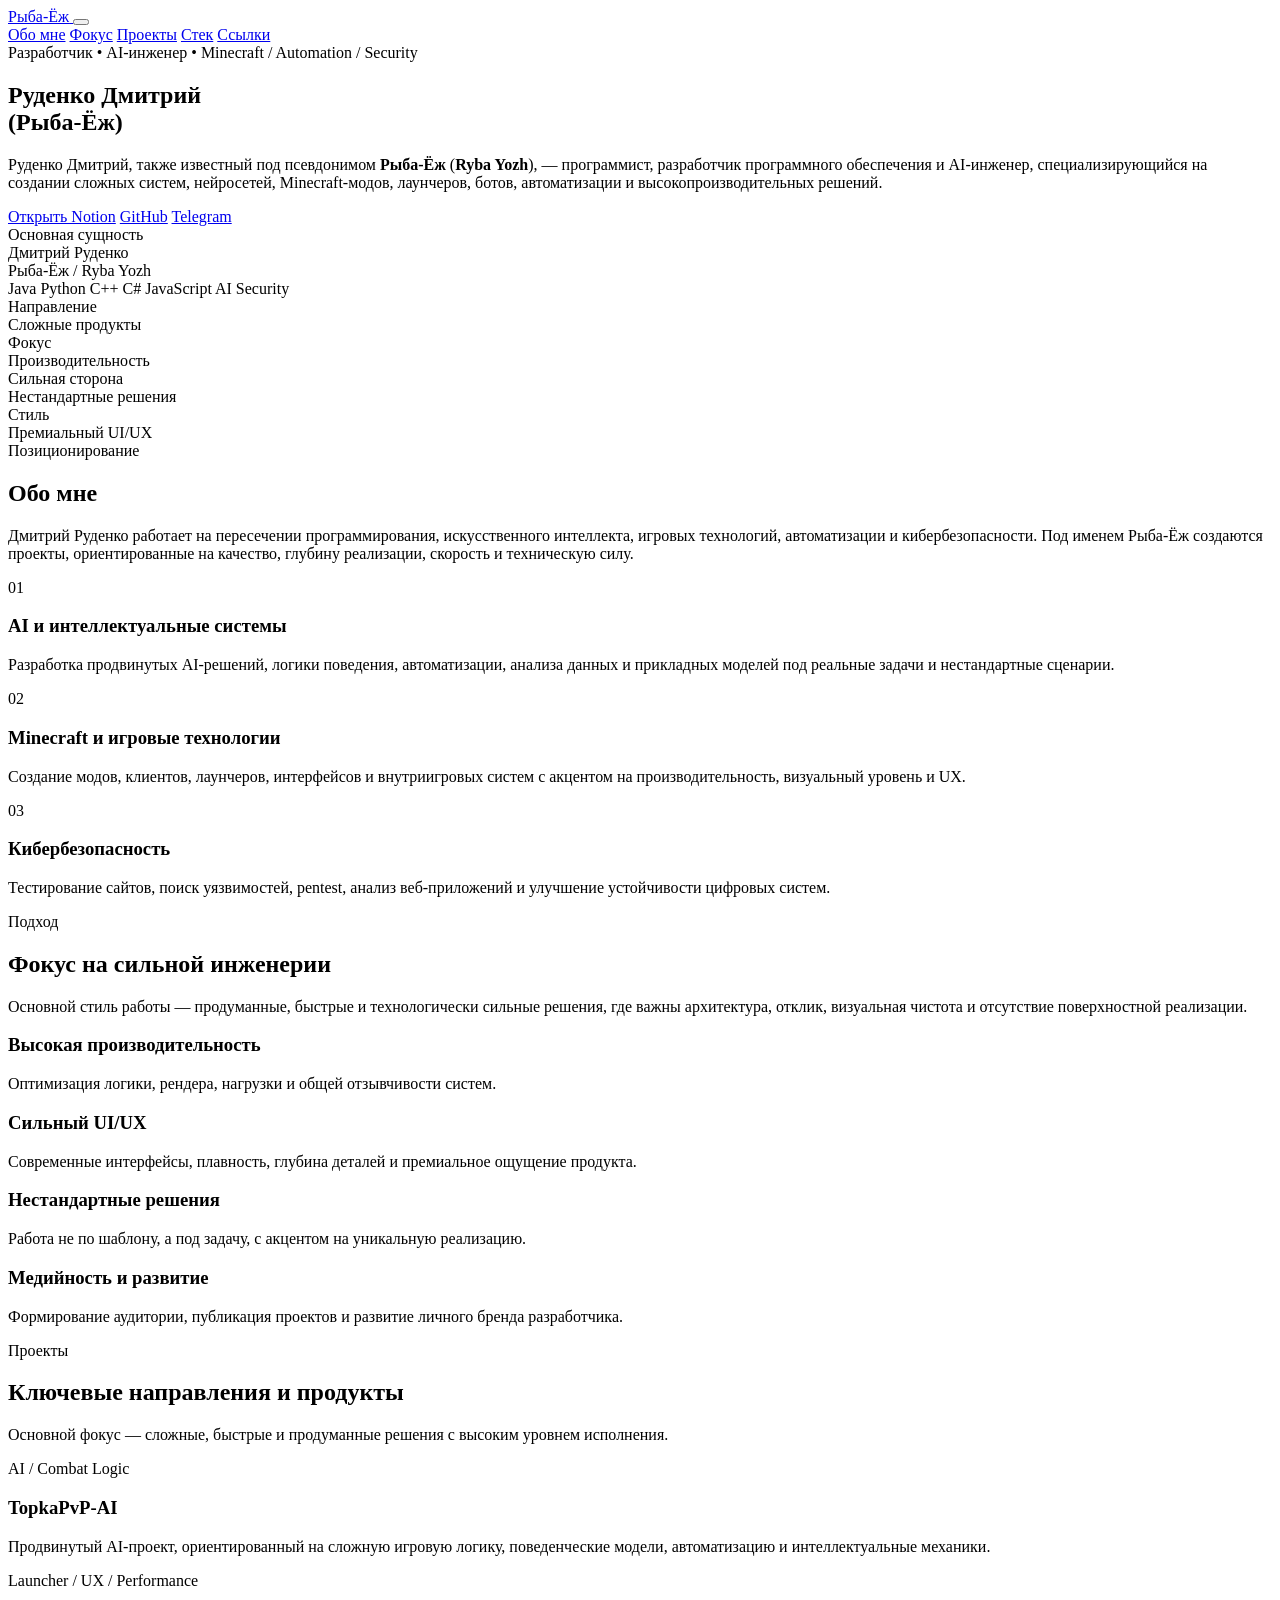
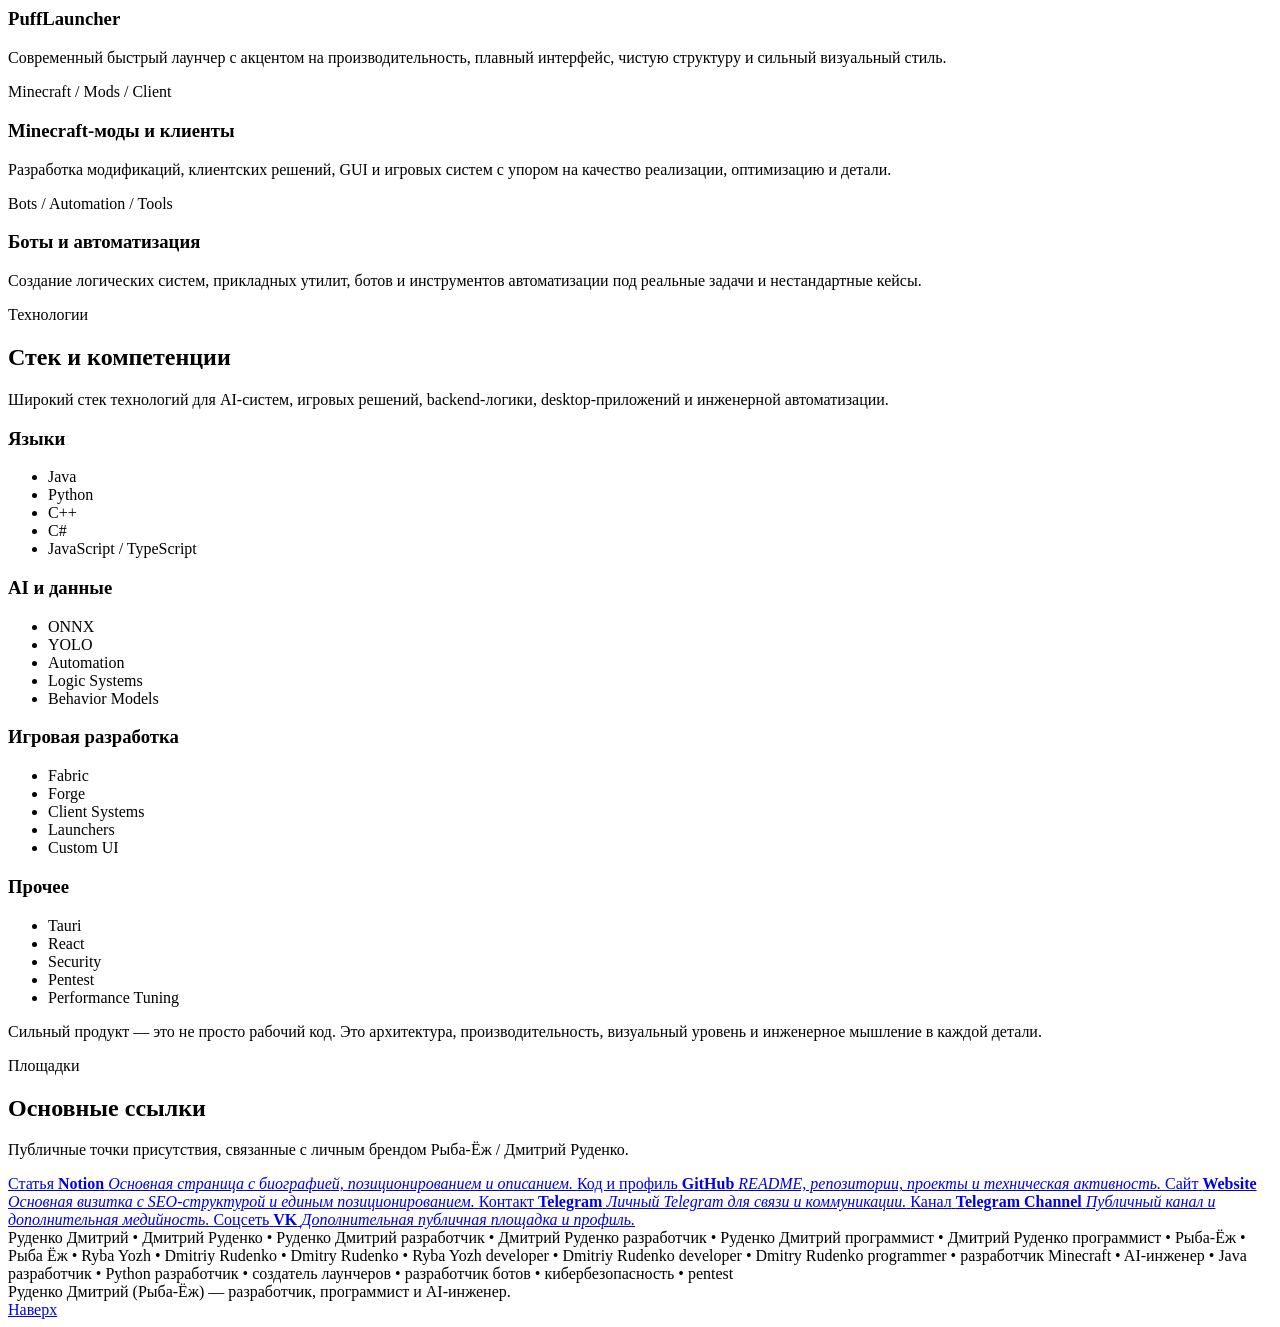
==== commit 2cfbe045: "Update index.html" ====
--- a/index.html
+++ b/index.html
@@ -3,8 +3,7 @@
 <head>
   <meta charset="UTF-8" />
   <meta name="viewport" content="width=device-width, initial-scale=1.0" />
-
-  <title>Руденко Дмитрий (Рыба-Ёж) — разработчик, программист и AI-инженер</title>
+  <title>Руденко Дмитрий (Рыба-Ёж) — разработчик, AI-инженер, создатель сложных систем</title>
   <meta name="description" content="Руденко Дмитрий, также известный как Рыба-Ёж (Ryba Yozh) — разработчик, программист и AI-инженер. Java, Python, C++, C#, JavaScript, AI, Minecraft моды, лаунчеры, боты, автоматизация и кибербезопасность." />
   <meta name="keywords" content="Руденко Дмитрий, Дмитрий Руденко, Рыба-Ёж, Рыба Ёж, Ryba Yozh, Dmitriy Rudenko, Dmitry Rudenko, разработчик, программист, AI-инженер, Java, Python, C++, C#, JavaScript, Minecraft моды, лаунчер, боты, автоматизация, кибербезопасность" />
   <meta name="author" content="Дмитрий Руденко" />
@@ -12,771 +11,470 @@
   <link rel="canonical" href="https://puffer-afk.github.io/ryba-yozhUSE/" />
 
   <meta property="og:type" content="website" />
-  <meta property="og:title" content="Руденко Дмитрий (Рыба-Ёж) — разработчик, программист и AI-инженер" />
+  <meta property="og:title" content="Руденко Дмитрий (Рыба-Ёж) — разработчик, AI-инженер, создатель сложных систем" />
   <meta property="og:description" content="Официальная страница Дмитрия Руденко, также известного как Рыба-Ёж: разработка, AI, Minecraft моды, лаунчеры, боты, автоматизация и кибербезопасность." />
   <meta property="og:url" content="https://puffer-afk.github.io/ryba-yozhUSE/" />
   <meta property="og:site_name" content="Руденко Дмитрий — Рыба-Ёж" />
   <meta property="og:locale" content="ru_RU" />
-  <meta name="theme-color" content="#0c1110" />
-
-  <style>
-    :root {
-      --bg-1: #09110c;
-      --bg-2: #101813;
-      --bg-3: #141a18;
-      --panel: rgba(20, 28, 24, 0.78);
-      --panel-2: rgba(16, 22, 19, 0.85);
-      --border: rgba(132, 199, 118, 0.18);
-      --text: #edf7ee;
-      --muted: #a9b9ac;
-      --soft: #7e9183;
-      --green: #74c365;
-      --green-2: #4da03f;
-      --green-3: #9af58b;
-      --shadow: 0 20px 60px rgba(0, 0, 0, 0.45);
-      --radius: 24px;
-      --maxw: 1220px;
-    }
-
-    * {
-      box-sizing: border-box;
-    }
-
-    html {
-      scroll-behavior: smooth;
-    }
-
-    body {
-      margin: 0;
-      color: var(--text);
-      font-family: Inter, ui-sans-serif, system-ui, -apple-system, BlinkMacSystemFont, "Segoe UI", sans-serif;
-      background:
-        radial-gradient(circle at 15% 20%, rgba(116, 195, 101, 0.10), transparent 26%),
-        radial-gradient(circle at 85% 8%, rgba(154, 245, 139, 0.07), transparent 22%),
-        linear-gradient(180deg, #07100b 0%, #0b120f 40%, #0b100f 100%);
-      min-height: 100vh;
-      overflow-x: hidden;
-      line-height: 1.65;
-    }
-
-    body::before {
-      content: "";
-      position: fixed;
-      inset: 0;
-      pointer-events: none;
-      background-image:
-        linear-gradient(rgba(255,255,255,0.018) 1px, transparent 1px),
-        linear-gradient(90deg, rgba(255,255,255,0.018) 1px, transparent 1px);
-      background-size: 32px 32px;
-      opacity: 0.4;
-      mask-image: radial-gradient(circle at center, black 40%, transparent 100%);
-    }
-
-    a {
-      color: inherit;
-      text-decoration: none;
-    }
-
-    .container {
-      width: min(var(--maxw), calc(100% - 30px));
-      margin: 0 auto;
-    }
-
-    .nav {
-      position: sticky;
-      top: 0;
-      z-index: 30;
-      backdrop-filter: blur(18px);
-      background: rgba(8, 12, 10, 0.72);
-      border-bottom: 1px solid rgba(255,255,255,0.05);
-    }
-
-    .nav-inner {
-      width: min(var(--maxw), calc(100% - 30px));
-      margin: 0 auto;
-      min-height: 74px;
-      display: flex;
-      align-items: center;
-      justify-content: space-between;
-      gap: 20px;
-    }
-
-    .brand {
-      display: flex;
-      align-items: center;
-      gap: 14px;
-      font-weight: 800;
-      letter-spacing: 0.2px;
-    }
-
-    .brand-icon {
-      width: 42px;
-      height: 42px;
-      border-radius: 14px;
-      display: grid;
-      place-items: center;
-      background:
-        linear-gradient(180deg, rgba(116,195,101,0.25), rgba(77,160,63,0.18));
-      border: 1px solid rgba(154,245,139,0.20);
-      box-shadow: 0 0 30px rgba(116,195,101,0.18);
-      font-size: 20px;
-    }
-
-    .nav-links {
-      display: flex;
-      flex-wrap: wrap;
-      gap: 10px;
-    }
-
-    .nav-links a {
-      color: var(--muted);
-      font-size: 14px;
-      padding: 10px 14px;
-      border-radius: 999px;
-      transition: 0.2s ease;
-    }
-
-    .nav-links a:hover {
-      color: var(--text);
-      background: rgba(255,255,255,0.05);
-    }
-
-    .hero {
-      padding: 88px 0 42px;
-      position: relative;
-    }
-
-    .hero-grid {
-      display: grid;
-      grid-template-columns: 1.25fr 0.75fr;
-      gap: 22px;
-      align-items: stretch;
-    }
-
-    .card {
-      background: var(--panel);
-      border: 1px solid var(--border);
-      border-radius: var(--radius);
-      box-shadow: var(--shadow);
-      backdrop-filter: blur(14px);
-    }
-
-    .hero-main {
-      padding: 42px;
-      position: relative;
-      overflow: hidden;
-    }
-
-    .hero-main::after {
-      content: "";
-      position: absolute;
-      right: -40px;
-      bottom: -60px;
-      width: 240px;
-      height: 240px;
-      border-radius: 999px;
-      background: radial-gradient(circle, rgba(116,195,101,0.15), transparent 70%);
-      filter: blur(18px);
-    }
-
-    .eyebrow {
-      display: inline-flex;
-      align-items: center;
-      gap: 10px;
-      padding: 8px 14px;
-      border-radius: 999px;
-      background: rgba(116,195,101,0.08);
-      border: 1px solid rgba(154,245,139,0.15);
-      color: #d9f6d6;
-      font-size: 13px;
-      margin-bottom: 18px;
-    }
-
-    h1 {
-      margin: 0 0 16px;
-      font-size: clamp(38px, 6vw, 74px);
-      line-height: 0.96;
-      letter-spacing: -0.045em;
-      max-width: 860px;
-    }
-
-    .hero-desc {
-      margin: 0;
-      color: var(--muted);
-      font-size: 18px;
-      max-width: 840px;
-    }
-
-    .hero-actions {
-      display: flex;
-      flex-wrap: wrap;
-      gap: 12px;
-      margin-top: 28px;
-    }
-
-    .btn {
-      display: inline-flex;
-      align-items: center;
-      justify-content: center;
-      gap: 10px;
-      padding: 14px 18px;
-      border-radius: 16px;
-      font-weight: 700;
-      transition: 0.2s ease;
-      border: 1px solid rgba(255,255,255,0.08);
-    }
-
-    .btn.primary {
-      background: linear-gradient(180deg, rgba(116,195,101,0.22), rgba(77,160,63,0.16));
-      box-shadow: 0 0 28px rgba(116,195,101,0.14);
-    }
-
-    .btn.secondary {
-      background: rgba(255,255,255,0.04);
-      color: var(--text);
-    }
-
-    .btn:hover {
-      transform: translateY(-1px);
-      border-color: rgba(154,245,139,0.24);
-    }
-
-    .hero-side {
-      padding: 24px;
-      display: flex;
-      flex-direction: column;
-      gap: 16px;
-    }
-
-    .mini {
-      padding: 18px;
-      border-radius: 18px;
-      background: rgba(255,255,255,0.035);
-      border: 1px solid rgba(255,255,255,0.05);
-    }
-
-    .mini h3 {
-      margin: 0 0 10px;
-      font-size: 18px;
-    }
-
-    .mini p {
-      margin: 0;
-      color: var(--muted);
-      font-size: 14px;
-    }
-
-    .identity {
-      background:
-        linear-gradient(180deg, rgba(116,195,101,0.08), rgba(77,160,63,0.04));
-      border: 1px solid rgba(154,245,139,0.14);
-    }
-
-    .identity small {
-      display: block;
-      color: var(--soft);
-      text-transform: uppercase;
-      letter-spacing: 0.16em;
-      margin-bottom: 8px;
-      font-size: 11px;
-    }
-
-    .identity strong {
-      display: block;
-      font-size: 20px;
-      margin-bottom: 8px;
-    }
-
-    .chips {
-      display: flex;
-      flex-wrap: wrap;
-      gap: 10px;
-      margin-top: 16px;
-    }
-
-    .chip {
-      padding: 8px 12px;
-      border-radius: 999px;
-      background: rgba(255,255,255,0.04);
-      border: 1px solid rgba(255,255,255,0.06);
-      color: #d9e8d9;
-      font-size: 13px;
-    }
-
-    section {
-      padding: 16px 0;
-    }
-
-    .section-title {
-      margin: 0 0 10px;
-      font-size: clamp(28px, 4vw, 44px);
-      line-height: 1.05;
-      letter-spacing: -0.03em;
-    }
-
-    .section-subtitle {
-      margin: 0 0 24px;
-      color: var(--muted);
-      max-width: 760px;
-    }
-
-    .grid-3 {
-      display: grid;
-      grid-template-columns: repeat(3, 1fr);
-      gap: 18px;
-    }
-
-    .grid-2 {
-      display: grid;
-      grid-template-columns: repeat(2, 1fr);
-      gap: 18px;
-    }
-
-    .panel {
-      padding: 24px;
-    }
-
-    .panel h3 {
-      margin: 0 0 10px;
-      font-size: 21px;
-      letter-spacing: -0.02em;
-    }
-
-    .panel p {
-      margin: 0;
-      color: var(--muted);
-    }
-
-    .projects {
-      display: grid;
-      grid-template-columns: repeat(2, 1fr);
-      gap: 18px;
-    }
-
-    .project-card {
-      padding: 24px;
-      position: relative;
-      overflow: hidden;
-      min-height: 220px;
-    }
-
-    .project-card::before {
-      content: "";
-      position: absolute;
-      inset: auto -30px -50px auto;
-      width: 160px;
-      height: 160px;
-      background: radial-gradient(circle, rgba(116,195,101,0.14), transparent 70%);
-      border-radius: 999px;
-    }
-
-    .project-card h3 {
-      margin: 0 0 10px;
-      font-size: 23px;
-      letter-spacing: -0.02em;
-    }
-
-    .project-card p {
-      margin: 0;
-      color: var(--muted);
-    }
-
-    .minecraft-panel {
-      position: relative;
-      overflow: hidden;
-    }
-
-    .minecraft-panel::after {
-      content: "";
-      position: absolute;
-      right: 18px;
-      top: 18px;
-      width: 64px;
-      height: 64px;
-      background:
-        linear-gradient(90deg, rgba(116,195,101,0.20) 50%, rgba(116,195,101,0.06) 50%),
-        linear-gradient(rgba(116,195,101,0.20) 50%, rgba(116,195,101,0.06) 50%);
-      background-size: 16px 16px;
-      border-radius: 10px;
-      opacity: 0.5;
-      box-shadow: inset 0 0 0 1px rgba(255,255,255,0.06);
-    }
-
-    .list {
-      display: grid;
-      gap: 12px;
-      margin: 0;
-      padding: 0;
-      list-style: none;
-    }
-
-    .list li {
-      padding: 14px 16px;
-      border-radius: 16px;
-      background: rgba(255,255,255,0.03);
-      border: 1px solid rgba(255,255,255,0.05);
-      color: var(--muted);
-    }
-
-    .list b {
-      color: var(--text);
-    }
-
-    .links-grid {
-      display: grid;
-      grid-template-columns: repeat(3, 1fr);
-      gap: 18px;
-    }
-
-    .link-box {
-      padding: 22px;
-      border-radius: 20px;
-      background: rgba(255,255,255,0.035);
-      border: 1px solid rgba(255,255,255,0.06);
-      transition: 0.2s ease;
-    }
-
-    .link-box:hover {
-      transform: translateY(-2px);
-      border-color: rgba(154,245,139,0.24);
-      box-shadow: 0 0 32px rgba(116,195,101,0.10);
-    }
-
-    .link-box small {
-      display: block;
-      margin-bottom: 8px;
-      color: var(--soft);
-      text-transform: uppercase;
-      letter-spacing: 0.12em;
-      font-size: 11px;
-    }
-
-    .link-box strong {
-      display: block;
-      font-size: 19px;
-      margin-bottom: 6px;
-    }
-
-    .link-box span {
-      color: var(--muted);
-      font-size: 14px;
-    }
-
-    .quote {
-      padding: 30px;
-      text-align: center;
-      font-size: clamp(22px, 3vw, 32px);
-      line-height: 1.28;
-      letter-spacing: -0.03em;
-    }
-
-    .seo-block {
-      margin-top: 20px;
-      color: #6f856f;
-      font-size: 12px;
-      line-height: 1.9;
-      opacity: 0.88;
-    }
-
-    .footer {
-      padding: 34px 0 70px;
-      color: var(--soft);
-      text-align: center;
-      font-size: 14px;
-    }
-
-    @media (max-width: 1080px) {
-      .hero-grid,
-      .grid-3,
-      .grid-2,
-      .projects,
-      .links-grid {
-        grid-template-columns: 1fr;
-      }
-
-      .nav-links {
-        display: none;
-      }
-
-      .hero-main,
-      .hero-side,
-      .panel,
-      .project-card {
-        padding: 22px;
-      }
-
-      .hero {
-        padding-top: 58px;
-      }
-    }
-  </style>
+  <meta name="theme-color" content="#0a0f0d" />
+
+  <link rel="preconnect" href="https://fonts.googleapis.com">
+  <link rel="preconnect" href="https://fonts.gstatic.com" crossorigin>
+  <link href="https://fonts.googleapis.com/css2?family=Inter:wght@400;500;600;700;800;900&display=swap" rel="stylesheet">
+  <link rel="stylesheet" href="./styles.css" />
 
   <script type="application/ld+json">
   {
-    "@context":"https://schema.org",
-    "@type":"Person",
-    "name":"Дмитрий Руденко",
-    "alternateName":["Рыба-Ёж","Ryba Yozh","Dmitriy Rudenko","Dmitry Rudenko"],
-    "url":"https://puffer-afk.github.io/ryba-yozhUSE/",
-    "sameAs":[
-      "https://planet-lift-924.notion.site/32de3d81c5eb80eaa992f4c7a95762be?source=copy_link",
-      "https://github.com/Puffer-afk/ryba-yozh/blob/main/README.md"
-    ],
-    "jobTitle":"Разработчик, программист, AI-инженер",
-    "description":"Дмитрий Руденко, также известный как Рыба-Ёж (Ryba Yozh), — разработчик, программист и AI-инженер, специализирующийся на создании сложных систем, нейросетей, Minecraft модов, лаунчеров, ботов, автоматизации и высокопроизводительных решений.",
-    "knowsAbout":[
-      "Java",
-      "Python",
-      "C++",
-      "C#",
-      "JavaScript",
-      "TypeScript",
-      "AI",
-      "Automation",
-      "Minecraft modding",
-      "Launchers",
-      "Bots",
-      "Cybersecurity",
-      "Pentest",
-      "ONNX",
-      "YOLO",
-      "Tauri",
-      "React"
+    "@context": "https://schema.org",
+    "@graph": [
+      {
+        "@type": "Person",
+        "@id": "https://puffer-afk.github.io/ryba-yozhUSE/#person",
+        "name": "Дмитрий Руденко",
+        "alternateName": [
+          "Рыба-Ёж",
+          "Ryba Yozh",
+          "Dmitriy Rudenko",
+          "Dmitry Rudenko",
+          "Руденко Дмитрий"
+        ],
+        "givenName": "Дмитрий",
+        "familyName": "Руденко",
+        "url": "https://puffer-afk.github.io/ryba-yozhUSE/",
+        "mainEntityOfPage": {
+          "@id": "https://puffer-afk.github.io/ryba-yozhUSE/#website"
+        },
+        "description": "Дмитрий Руденко, также известный как Рыба-Ёж (Ryba Yozh), — разработчик, программист и AI-инженер, специализирующийся на создании сложных систем, нейросетей, Minecraft модов, лаунчеров, ботов, автоматизации и высокопроизводительных решений.",
+        "jobTitle": [
+          "Разработчик",
+          "Программист",
+          "AI-инженер",
+          "Software Developer",
+          "AI Developer"
+        ],
+        "knowsAbout": [
+          "Java",
+          "Python",
+          "C++",
+          "C#",
+          "JavaScript",
+          "TypeScript",
+          "Artificial Intelligence",
+          "Machine Learning",
+          "Automation",
+          "Minecraft modding",
+          "Fabric",
+          "Forge",
+          "Launchers",
+          "Bots",
+          "Cybersecurity",
+          "Pentest",
+          "ONNX",
+          "YOLO",
+          "Tauri",
+          "React",
+          "UI/UX"
+        ],
+        "sameAs": [
+          "https://planet-lift-924.notion.site/32de3d81c5eb80eaa992f4c7a95762be?source=copy_link",
+          "https://github.com/Puffer-afk/ryba-yozh",
+          "https://puffer-afk.github.io/ryba-yozhUSE/",
+          "https://t.me/arbuzdik",
+          "https://t.me/TopHedgehogFish",
+          "https://vk.com/arbyzdi"
+        ],
+        "worksFor": [
+          {
+            "@type": "Organization",
+            "name": "TopkaProduct"
+          },
+          {
+            "@type": "Organization",
+            "name": "Britva Client"
+          }
+        ],
+        "hasOccupation": [
+          {
+            "@type": "Occupation",
+            "name": "Software Developer"
+          },
+          {
+            "@type": "Occupation",
+            "name": "AI Developer"
+          },
+          {
+            "@type": "Occupation",
+            "name": "Minecraft Developer"
+          }
+        ]
+      },
+      {
+        "@type": "WebSite",
+        "@id": "https://puffer-afk.github.io/ryba-yozhUSE/#website",
+        "url": "https://puffer-afk.github.io/ryba-yozhUSE/",
+        "name": "Руденко Дмитрий (Рыба-Ёж) — разработчик, AI-инженер, создатель сложных систем",
+        "description": "Официальная страница Дмитрия Руденко, также известного как Рыба-Ёж.",
+        "inLanguage": "ru",
+        "about": {
+          "@id": "https://puffer-afk.github.io/ryba-yozhUSE/#person"
+        }
+      }
     ]
   }
   </script>
 </head>
 <body>
-  <nav class="nav">
-    <div class="nav-inner">
-      <div class="brand">
-        <div class="brand-icon">🟩</div>
-        <div>Руденко Дмитрий — Рыба-Ёж</div>
-      </div>
-      <div class="nav-links">
+  <div class="site-bg"></div>
+  <div class="grid-glow"></div>
+
+  <header class="topbar">
+    <div class="wrap topbar-inner">
+      <a class="brand" href="#top">
+        <span class="brand-mark"></span>
+        <span class="brand-text">Рыба-Ёж</span>
+      </a>
+
+      <button class="menu-toggle" id="menuToggle" aria-label="Меню">
+        <span></span>
+        <span></span>
+      </button>
+
+      <nav class="nav" id="nav">
         <a href="#about">Обо мне</a>
+        <a href="#focus">Фокус</a>
         <a href="#projects">Проекты</a>
         <a href="#stack">Стек</a>
         <a href="#links">Ссылки</a>
-      </div>
-    </div>
-  </nav>
-
-  <header class="hero">
-    <div class="container">
-      <div class="hero-grid">
-        <div class="hero-main card">
-          <div class="eyebrow">Minecraft vibe • AI • Performance • Security</div>
-          <h1>Руденко Дмитрий<br>(Рыба-Ёж)</h1>
-          <p class="hero-desc">
-            Руденко Дмитрий, также известный под псевдонимом <b>Рыба-Ёж</b> (<b>Ryba Yozh</b>),
-            — программист, разработчик программного обеспечения и AI-инженер,
-            специализирующийся на создании сложных систем, нейросетей,
-            Minecraft-модов, лаунчеров, ботов, автоматизации и высокопроизводительных решений.
-          </p>
-
-          <div class="hero-actions">
-            <a class="btn primary" href="https://planet-lift-924.notion.site/32de3d81c5eb80eaa992f4c7a95762be?source=copy_link" target="_blank" rel="noopener noreferrer">Открыть Notion</a>
-            <a class="btn secondary" href="https://github.com/Puffer-afk/ryba-yozh/blob/main/README.md" target="_blank" rel="noopener noreferrer">GitHub</a>
-            <a class="btn secondary" href="https://puffer-afk.github.io/ryba-yozhUSE/" target="_blank" rel="noopener noreferrer">Ссылка на сайт</a>
-          </div>
-        </div>
-
-        <aside class="hero-side card">
-          <div class="mini identity">
-            <small>Основная информация</small>
-            <strong>Дмитрий Руденко</strong>
-            <p>Псевдоним: Рыба-Ёж / Ryba Yozh</p>
-            <div class="chips">
-              <div class="chip">Java</div>
-              <div class="chip">Python</div>
-              <div class="chip">C++</div>
-              <div class="chip">C#</div>
-              <div class="chip">JavaScript</div>
-              <div class="chip">AI</div>
-              <div class="chip">Cybersecurity</div>
-            </div>
-          </div>
-
-          <div class="mini">
-            <h3>Фокус</h3>
-            <p>Сложные продукты, AI, игровые решения, оптимизация и нестандартная инженерия.</p>
-          </div>
-
-          <div class="mini">
-            <h3>Направления</h3>
-            <p>Minecraft моды, лаунчеры, боты, автоматизация, веб-безопасность и высокопроизводительные системы.</p>
-          </div>
-        </aside>
-      </div>
+      </nav>
     </div>
   </header>
 
-  <main>
-    <section id="about">
-      <div class="container">
-        <h2 class="section-title">Обо мне</h2>
-        <p class="section-subtitle">
-          Дмитрий Руденко работает на пересечении программирования, искусственного интеллекта,
-          игровых технологий, автоматизации и кибербезопасности. Под именем Рыба-Ёж публикуются
-          проекты, ориентированные на производительность, качество исполнения и сильную техническую базу.
-        </p>
-
-        <div class="grid-3">
-          <div class="panel card minecraft-panel">
+  <main id="top">
+    <section class="hero section">
+      <div class="wrap hero-grid">
+        <div class="hero-copy glass reveal">
+          <div class="label">Разработчик • AI-инженер • Minecraft / Automation / Security</div>
+          <h1>Руденко Дмитрий<br><span>(Рыба-Ёж)</span></h1>
+          <p class="hero-text">
+            Руденко Дмитрий, также известный под псевдонимом <b>Рыба-Ёж</b> (<b>Ryba Yozh</b>), —
+            программист, разработчик программного обеспечения и AI-инженер, специализирующийся
+            на создании сложных систем, нейросетей, Minecraft-модов, лаунчеров, ботов,
+            автоматизации и высокопроизводительных решений.
+          </p>
+
+          <div class="hero-actions">
+            <a class="btn btn-primary" href="https://planet-lift-924.notion.site/32de3d81c5eb80eaa992f4c7a95762be?source=copy_link" target="_blank" rel="noopener noreferrer">Открыть Notion</a>
+            <a class="btn btn-secondary" href="https://github.com/Puffer-afk/ryba-yozh" target="_blank" rel="noopener noreferrer">GitHub</a>
+            <a class="btn btn-secondary" href="https://t.me/arbuzdik" target="_blank" rel="noopener noreferrer">Telegram</a>
+          </div>
+        </div>
+
+        <div class="hero-side reveal">
+          <div class="identity-card glass">
+            <div class="identity-visual">
+              <div class="pixel-orb">
+                <span></span>
+                <span></span>
+                <span></span>
+              </div>
+            </div>
+
+            <div class="identity-meta">
+              <div class="identity-kicker">Основная сущность</div>
+              <div class="identity-name">Дмитрий Руденко</div>
+              <div class="identity-alias">Рыба-Ёж / Ryba Yozh</div>
+            </div>
+
+            <div class="pill-row">
+              <span class="pill">Java</span>
+              <span class="pill">Python</span>
+              <span class="pill">C++</span>
+              <span class="pill">C#</span>
+              <span class="pill">JavaScript</span>
+              <span class="pill">AI</span>
+              <span class="pill">Security</span>
+            </div>
+          </div>
+
+          <div class="mini-grid">
+            <div class="mini-card glass">
+              <div class="mini-title">Направление</div>
+              <div class="mini-value">Сложные продукты</div>
+            </div>
+            <div class="mini-card glass">
+              <div class="mini-title">Фокус</div>
+              <div class="mini-value">Производительность</div>
+            </div>
+            <div class="mini-card glass">
+              <div class="mini-title">Сильная сторона</div>
+              <div class="mini-value">Нестандартные решения</div>
+            </div>
+            <div class="mini-card glass">
+              <div class="mini-title">Стиль</div>
+              <div class="mini-value">Премиальный UI/UX</div>
+            </div>
+          </div>
+        </div>
+      </div>
+    </section>
+
+    <section class="section" id="about">
+      <div class="wrap">
+        <div class="section-head reveal">
+          <div class="section-kicker">Позиционирование</div>
+          <h2>Обо мне</h2>
+          <p>
+            Дмитрий Руденко работает на пересечении программирования, искусственного интеллекта,
+            игровых технологий, автоматизации и кибербезопасности. Под именем Рыба-Ёж создаются
+            проекты, ориентированные на качество, глубину реализации, скорость и техническую силу.
+          </p>
+        </div>
+
+        <div class="about-layout">
+          <article class="feature-card glass reveal">
+            <div class="feature-index">01</div>
             <h3>AI и интеллектуальные системы</h3>
             <p>
-              Разработка сложных AI-моделей, логики поведения, автоматизации и прикладных
-              решений для реальных технических задач.
-            </p>
-          </div>
-
-          <div class="panel card minecraft-panel">
+              Разработка продвинутых AI-решений, логики поведения, автоматизации, анализа данных
+              и прикладных моделей под реальные задачи и нестандартные сценарии.
+            </p>
+          </article>
+
+          <article class="feature-card glass reveal">
+            <div class="feature-index">02</div>
             <h3>Minecraft и игровые технологии</h3>
             <p>
-              Создание модов, клиентов, лаунчеров, интерфейсов и нестандартных игровых систем
-              с упором на плавность, стиль и производительность.
-            </p>
-          </div>
-
-          <div class="panel card minecraft-panel">
+              Создание модов, клиентов, лаунчеров, интерфейсов и внутриигровых систем
+              с акцентом на производительность, визуальный уровень и UX.
+            </p>
+          </article>
+
+          <article class="feature-card glass reveal">
+            <div class="feature-index">03</div>
             <h3>Кибербезопасность</h3>
             <p>
               Тестирование сайтов, поиск уязвимостей, pentest, анализ веб-приложений
-              и улучшение защиты цифровых систем.
-            </p>
-          </div>
-        </div>
-      </div>
-    </section>
-
-    <section id="projects">
-      <div class="container">
-        <h2 class="section-title">Проекты</h2>
-        <p class="section-subtitle">
-          Основной стиль работы — быстрые, продуманные и технологически сильные решения
-          с упором на глубину реализации.
-        </p>
-
-        <div class="projects">
-          <article class="project-card card">
+              и улучшение устойчивости цифровых систем.
+            </p>
+          </article>
+        </div>
+      </div>
+    </section>
+
+    <section class="section" id="focus">
+      <div class="wrap focus-grid">
+        <div class="focus-copy reveal">
+          <div class="section-kicker">Подход</div>
+          <h2>Фокус на сильной инженерии</h2>
+          <p>
+            Основной стиль работы — продуманные, быстрые и технологически сильные решения,
+            где важны архитектура, отклик, визуальная чистота и отсутствие поверхностной реализации.
+          </p>
+        </div>
+
+        <div class="focus-cards">
+          <div class="focus-card glass reveal">
+            <h3>Высокая производительность</h3>
+            <p>Оптимизация логики, рендера, нагрузки и общей отзывчивости систем.</p>
+          </div>
+          <div class="focus-card glass reveal">
+            <h3>Сильный UI/UX</h3>
+            <p>Современные интерфейсы, плавность, глубина деталей и премиальное ощущение продукта.</p>
+          </div>
+          <div class="focus-card glass reveal">
+            <h3>Нестандартные решения</h3>
+            <p>Работа не по шаблону, а под задачу, с акцентом на уникальную реализацию.</p>
+          </div>
+          <div class="focus-card glass reveal">
+            <h3>Медийность и развитие</h3>
+            <p>Формирование аудитории, публикация проектов и развитие личного бренда разработчика.</p>
+          </div>
+        </div>
+      </div>
+    </section>
+
+    <section class="section" id="projects">
+      <div class="wrap">
+        <div class="section-head reveal">
+          <div class="section-kicker">Проекты</div>
+          <h2>Ключевые направления и продукты</h2>
+          <p>
+            Основной фокус — сложные, быстрые и продуманные решения с высоким уровнем исполнения.
+          </p>
+        </div>
+
+        <div class="project-grid">
+          <article class="project-card glass reveal">
+            <div class="project-tag">AI / Combat Logic</div>
             <h3>TopkaPvP-AI</h3>
             <p>
               Продвинутый AI-проект, ориентированный на сложную игровую логику,
-              поведенческие механики, автоматизацию и интеллектуальные действия.
-            </p>
-          </article>
-
-          <article class="project-card card">
+              поведенческие модели, автоматизацию и интеллектуальные механики.
+            </p>
+          </article>
+
+          <article class="project-card glass reveal">
+            <div class="project-tag">Launcher / UX / Performance</div>
             <h3>PuffLauncher</h3>
             <p>
               Современный быстрый лаунчер с акцентом на производительность,
-              плавный UX, чистую структуру и премиальный визуальный подход.
-            </p>
-          </article>
-
-          <article class="project-card card">
+              плавный интерфейс, чистую структуру и сильный визуальный стиль.
+            </p>
+          </article>
+
+          <article class="project-card glass reveal">
+            <div class="project-tag">Minecraft / Mods / Client</div>
             <h3>Minecraft-моды и клиенты</h3>
             <p>
               Разработка модификаций, клиентских решений, GUI и игровых систем
-              с акцентом на качество, детализацию и оптимизацию.
-            </p>
-          </article>
-
-          <article class="project-card card">
+              с упором на качество реализации, оптимизацию и детали.
+            </p>
+          </article>
+
+          <article class="project-card glass reveal">
+            <div class="project-tag">Bots / Automation / Tools</div>
             <h3>Боты и автоматизация</h3>
             <p>
-              Создание логических систем, ботов, утилит и инструментов автоматизации
-              под нестандартные сценарии и реальные задачи.
-            </p>
-          </article>
-        </div>
-      </div>
-    </section>
-
-    <section id="stack">
-      <div class="container">
-        <h2 class="section-title">Технологии и стек</h2>
-        <p class="section-subtitle">
-          Широкий стек технологий для разработки AI-систем, игровых решений,
-          клиентов, desktop-приложений и инструментов автоматизации.
-        </p>
-
-        <div class="grid-2">
-          <div class="panel card">
-            <h3>Языки и инструменты</h3>
-            <ul class="list">
-              <li><b>Java</b> — основной язык для сложных систем, модов и клиентской логики</li>
-              <li><b>Python</b> — AI, автоматизация, обработка данных и прикладные модели</li>
-              <li><b>C++ / C#</b> — системные и высокопроизводительные решения</li>
-              <li><b>JavaScript / TypeScript</b> — интерфейсы, фронтенд и UI-логика</li>
+              Создание логических систем, прикладных утилит, ботов и инструментов автоматизации
+              под реальные задачи и нестандартные кейсы.
+            </p>
+          </article>
+        </div>
+      </div>
+    </section>
+
+    <section class="section" id="stack">
+      <div class="wrap stack-layout">
+        <div class="stack-copy reveal">
+          <div class="section-kicker">Технологии</div>
+          <h2>Стек и компетенции</h2>
+          <p>
+            Широкий стек технологий для AI-систем, игровых решений, backend-логики,
+            desktop-приложений и инженерной автоматизации.
+          </p>
+        </div>
+
+        <div class="stack-panels">
+          <div class="stack-card glass reveal">
+            <h3>Языки</h3>
+            <ul>
+              <li>Java</li>
+              <li>Python</li>
+              <li>C++</li>
+              <li>C#</li>
+              <li>JavaScript / TypeScript</li>
             </ul>
           </div>
 
-          <div class="panel card">
-            <h3>Направления</h3>
-            <ul class="list">
-              <li><b>ONNX / YOLO</b> — нейросети и прикладной AI</li>
-              <li><b>Fabric / Forge</b> — Minecraft-разработка</li>
-              <li><b>Tauri / React</b> — современные desktop и UI-решения</li>
-              <li><b>Security / Pentest</b> — тестирование сайтов и анализ защиты</li>
+          <div class="stack-card glass reveal">
+            <h3>AI и данные</h3>
+            <ul>
+              <li>ONNX</li>
+              <li>YOLO</li>
+              <li>Automation</li>
+              <li>Logic Systems</li>
+              <li>Behavior Models</li>
             </ul>
           </div>
-        </div>
-      </div>
-    </section>
-
-    <section>
-      <div class="container">
-        <div class="quote card">
-          «Сильный продукт — это не просто код. Это производительность, архитектура,
-          визуальный уровень и инженерное мышление в каждой детали.»
-        </div>
-      </div>
-    </section>
-
-    <section id="links">
-      <div class="container">
-        <h2 class="section-title">Ссылки</h2>
-        <p class="section-subtitle">
-          Основные площадки, связанные с личным брендом Рыба-Ёж / Дмитрий Руденко.
-        </p>
+
+          <div class="stack-card glass reveal">
+            <h3>Игровая разработка</h3>
+            <ul>
+              <li>Fabric</li>
+              <li>Forge</li>
+              <li>Client Systems</li>
+              <li>Launchers</li>
+              <li>Custom UI</li>
+            </ul>
+          </div>
+
+          <div class="stack-card glass reveal">
+            <h3>Прочее</h3>
+            <ul>
+              <li>Tauri</li>
+              <li>React</li>
+              <li>Security</li>
+              <li>Pentest</li>
+              <li>Performance Tuning</li>
+            </ul>
+          </div>
+        </div>
+      </div>
+    </section>
+
+    <section class="section quote-section">
+      <div class="wrap">
+        <div class="quote-card glass reveal">
+          <p>
+            Сильный продукт — это не просто рабочий код. Это архитектура, производительность,
+            визуальный уровень и инженерное мышление в каждой детали.
+          </p>
+        </div>
+      </div>
+    </section>
+
+    <section class="section" id="links">
+      <div class="wrap">
+        <div class="section-head reveal">
+          <div class="section-kicker">Площадки</div>
+          <h2>Основные ссылки</h2>
+          <p>
+            Публичные точки присутствия, связанные с личным брендом Рыба-Ёж / Дмитрий Руденко.
+          </p>
+        </div>
 
         <div class="links-grid">
-          <a class="link-box card" href="https://planet-lift-924.notion.site/32de3d81c5eb80eaa992f4c7a95762be?source=copy_link" target="_blank" rel="noopener noreferrer">
-            <small>Статья</small>
+          <a class="link-card glass reveal" href="https://planet-lift-924.notion.site/32de3d81c5eb80eaa992f4c7a95762be?source=copy_link" target="_blank" rel="noopener noreferrer">
+            <span class="link-type">Статья</span>
             <strong>Notion</strong>
-            <span>Основная страница с описанием, биографией и дополнительной информацией</span>
-          </a>
-
-          <a class="link-box card" href="https://github.com/Puffer-afk/ryba-yozh/blob/main/README.md" target="_blank" rel="noopener noreferrer">
-            <small>Код и профиль</small>
+            <em>Основная страница с биографией, позиционированием и описанием.</em>
+          </a>
+
+          <a class="link-card glass reveal" href="https://github.com/Puffer-afk/ryba-yozh" target="_blank" rel="noopener noreferrer">
+            <span class="link-type">Код и профиль</span>
             <strong>GitHub</strong>
-            <span>README, репозитории, проекты и техническая активность</span>
-          </a>
-
-          <a class="link-box card" href="https://puffer-afk.github.io/ryba-yozhUSE/" target="_blank" rel="noopener noreferrer">
-            <small>Публичная страница</small>
+            <em>README, репозитории, проекты и техническая активность.</em>
+          </a>
+
+          <a class="link-card glass reveal" href="https://puffer-afk.github.io/ryba-yozhUSE/" target="_blank" rel="noopener noreferrer">
+            <span class="link-type">Сайт</span>
             <strong>Website</strong>
-            <span>Основной сайт-профиль с SEO-структурой и быстрым доступом</span>
-          </a>
-        </div>
-
-        <div class="seo-block">
-          Руденко Дмитрий • Дмитрий Руденко • Руденко Дмитрий разработчик • Дмитрий Руденко разработчик •
-          Руденко Дмитрий программист • Дмитрий Руденко программист • Рыба-Ёж • Рыба Ёж • Ryba Yozh •
-          Dmitriy Rudenko • Dmitry Rudenko • Ryba Yozh developer • Dmitriy Rudenko developer •
-          Dmitry Rudenko programmer • разработчик Minecraft • AI-инженер • Java разработчик •
-          Python разработчик • создатель лаунчеров • разработчик ботов • кибербезопасность • pentest
+            <em>Основная визитка с SEO-структурой и единым позиционированием.</em>
+          </a>
+
+          <a class="link-card glass reveal" href="https://t.me/arbuzdik" target="_blank" rel="noopener noreferrer">
+            <span class="link-type">Контакт</span>
+            <strong>Telegram</strong>
+            <em>Личный Telegram для связи и коммуникации.</em>
+          </a>
+
+          <a class="link-card glass reveal" href="https://t.me/TopHedgehogFish" target="_blank" rel="noopener noreferrer">
+            <span class="link-type">Канал</span>
+            <strong>Telegram Channel</strong>
+            <em>Публичный канал и дополнительная медийность.</em>
+          </a>
+
+          <a class="link-card glass reveal" href="https://vk.com/arbyzdi" target="_blank" rel="noopener noreferrer">
+            <span class="link-type">Соцсеть</span>
+            <strong>VK</strong>
+            <em>Дополнительная публичная площадка и профиль.</em>
+          </a>
+        </div>
+
+        <div class="seo-strip reveal">
+          Руденко Дмитрий • Дмитрий Руденко • Руденко Дмитрий разработчик • Дмитрий Руденко разработчик • Руденко Дмитрий программист • Дмитрий Руденко программист • Рыба-Ёж • Рыба Ёж • Ryba Yozh • Dmitriy Rudenko • Dmitry Rudenko • Ryba Yozh developer • Dmitriy Rudenko developer • Dmitry Rudenko programmer • разработчик Minecraft • AI-инженер • Java разработчик • Python разработчик • создатель лаунчеров • разработчик ботов • кибербезопасность • pentest
         </div>
       </div>
     </section>
   </main>
 
   <footer class="footer">
-    <div class="container">
-      Руденко Дмитрий (Рыба-Ёж) — разработчик, программист и AI-инженер.
+    <div class="wrap footer-inner">
+      <div>Руденко Дмитрий (Рыба-Ёж) — разработчик, программист и AI-инженер.</div>
+      <a href="#top">Наверх</a>
     </div>
   </footer>
+
+  <script src="./script.js"></script>
 </body>
 </html>
